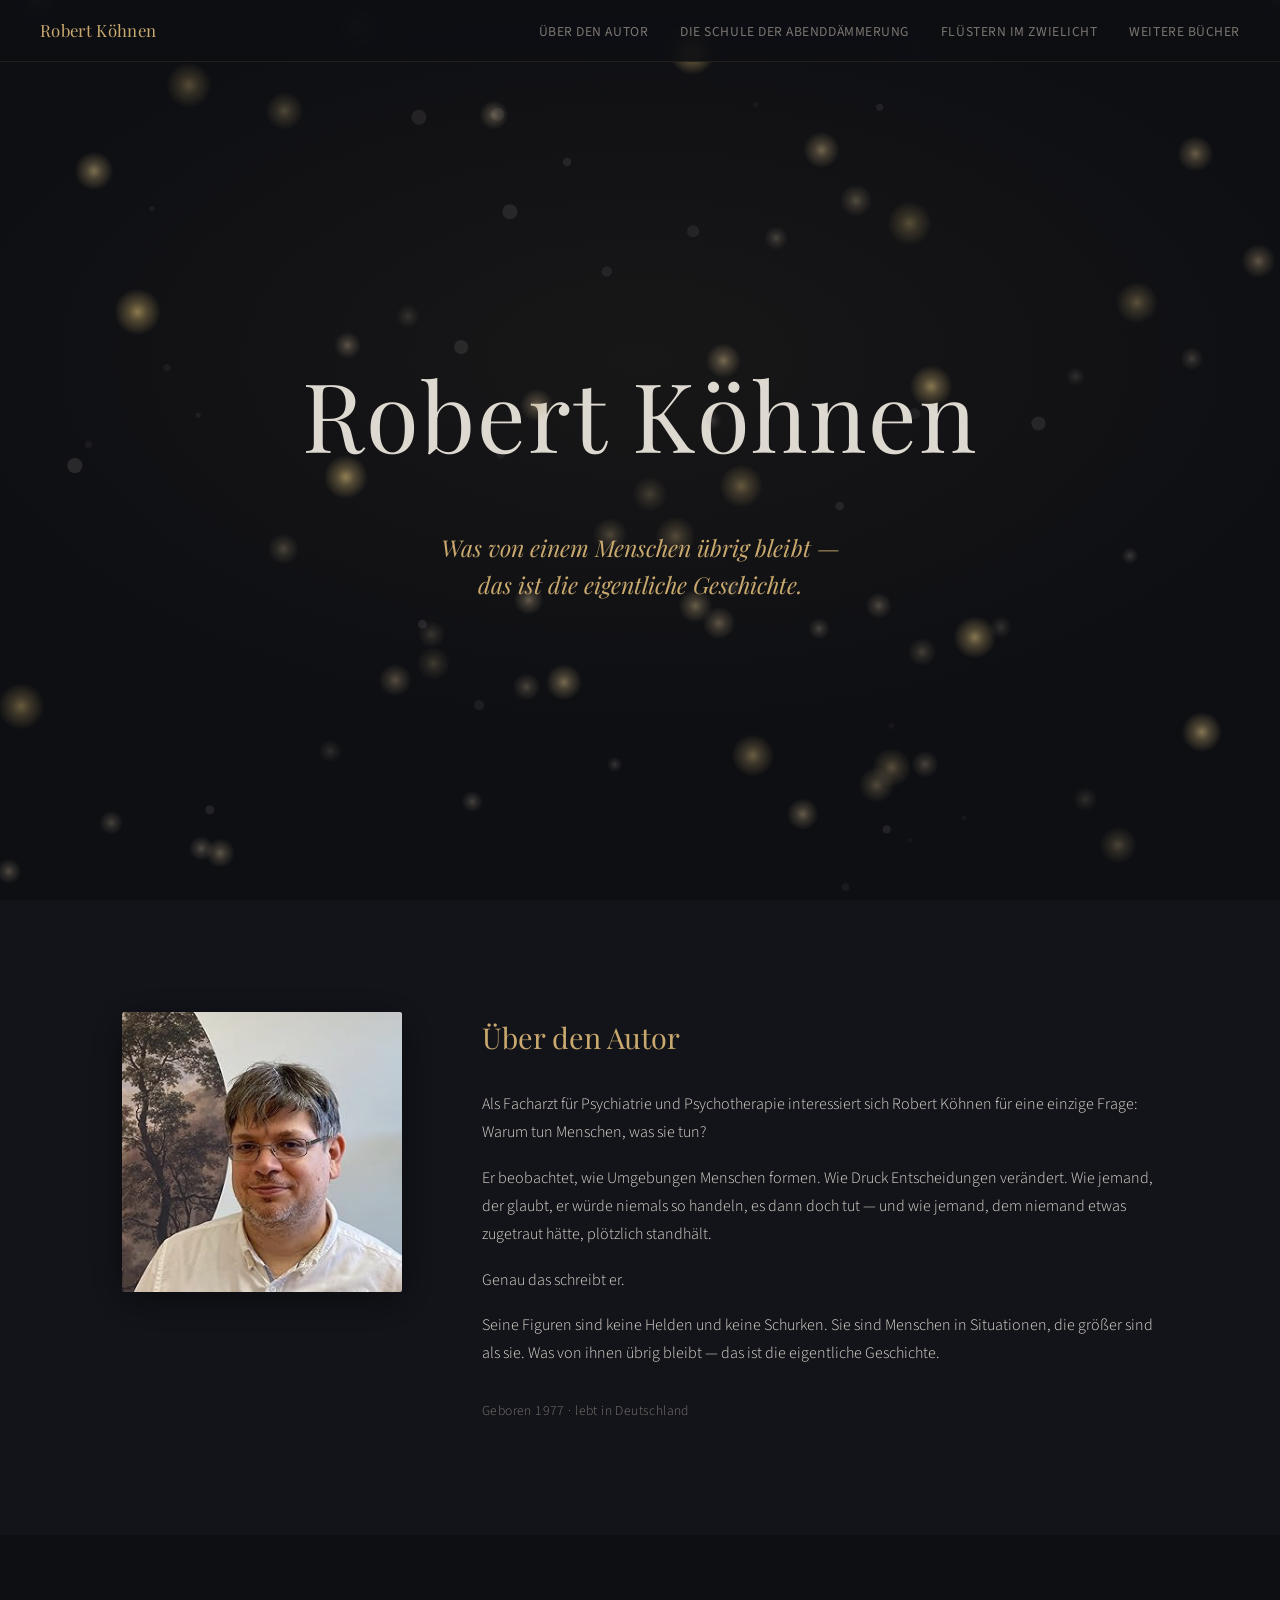
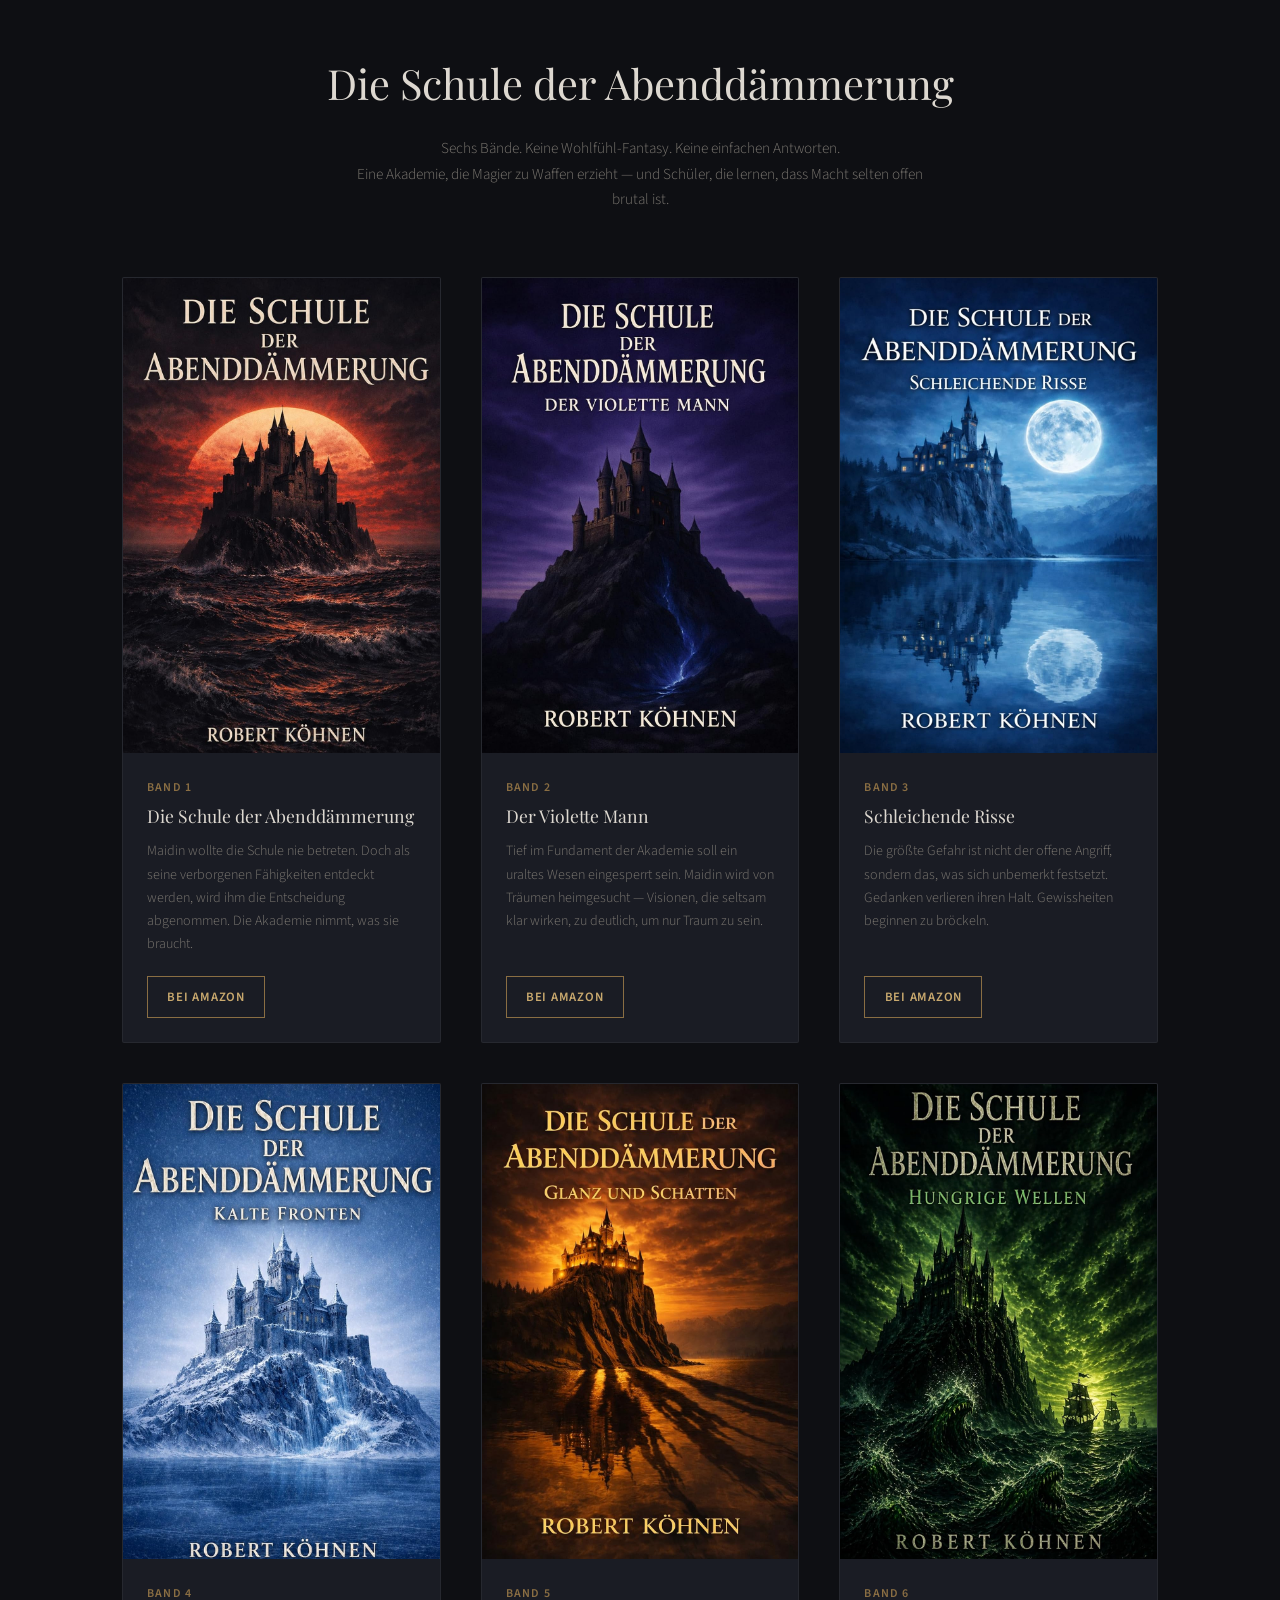
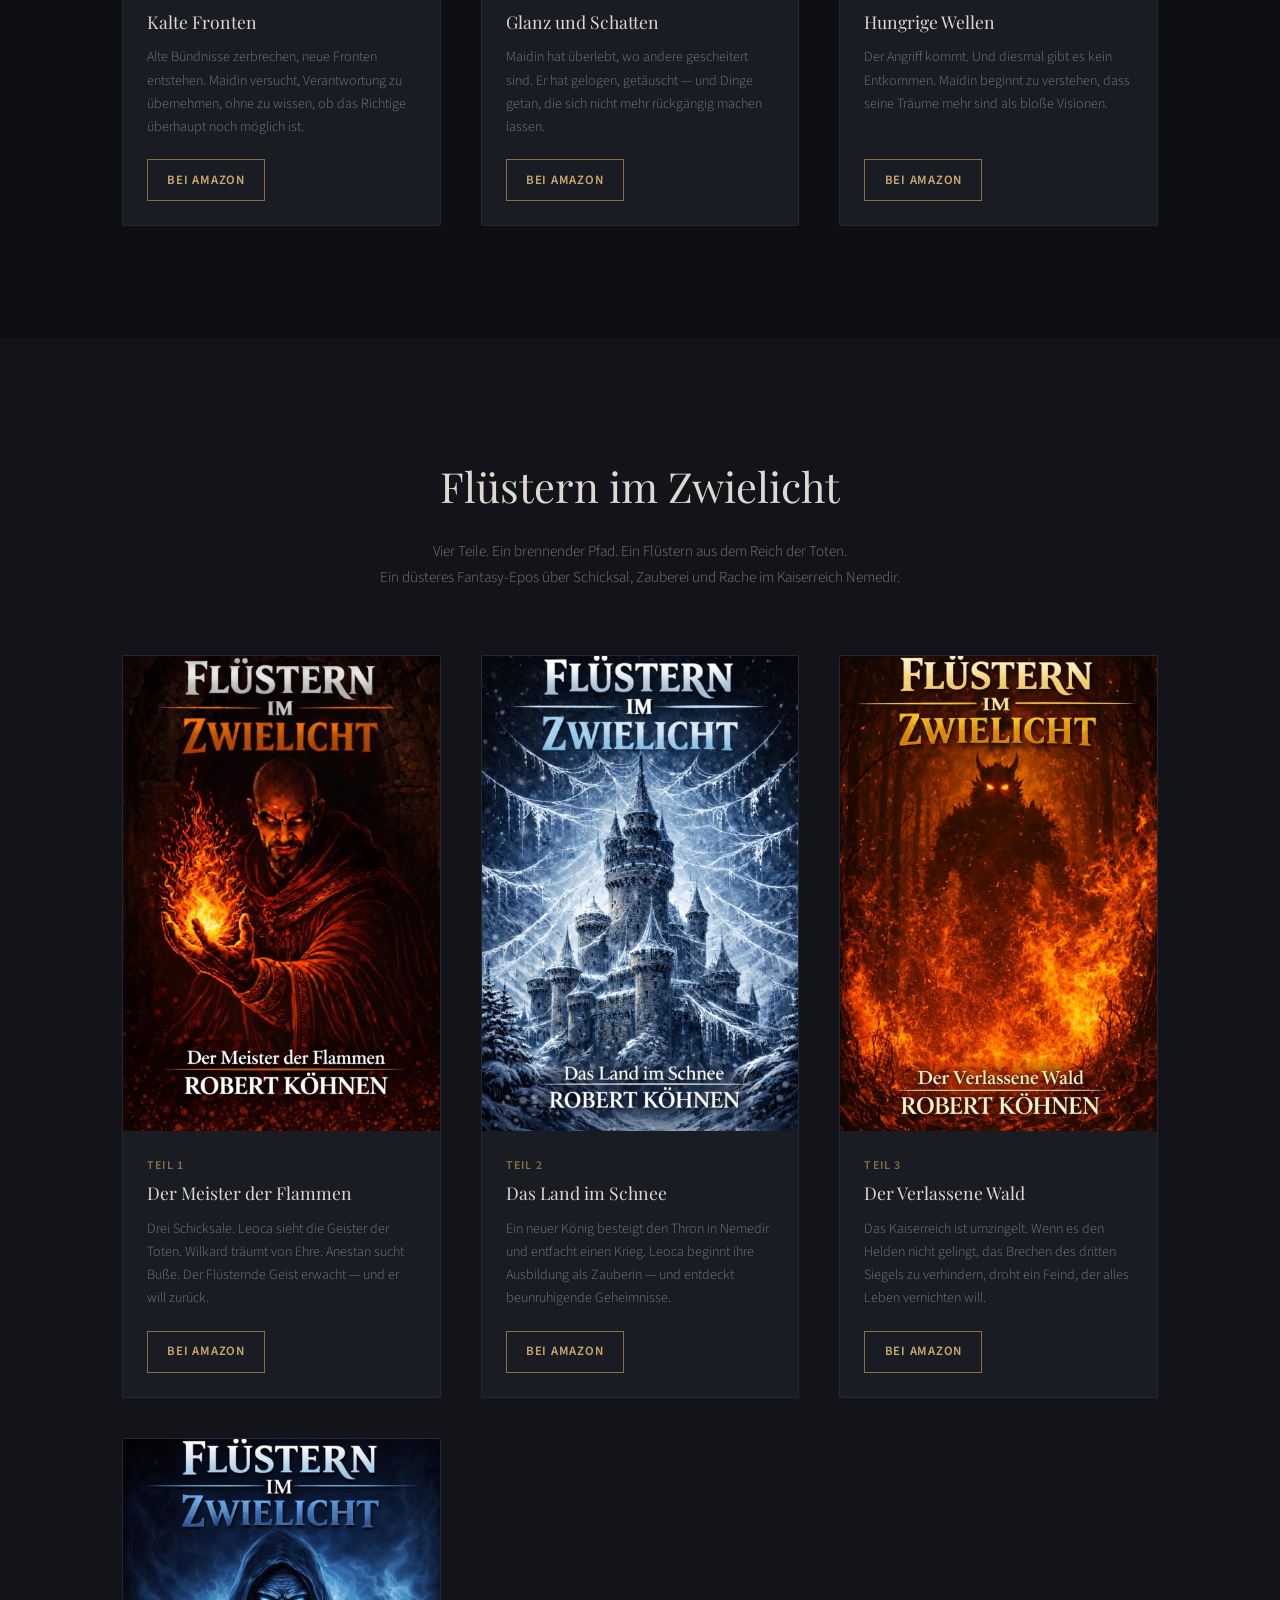
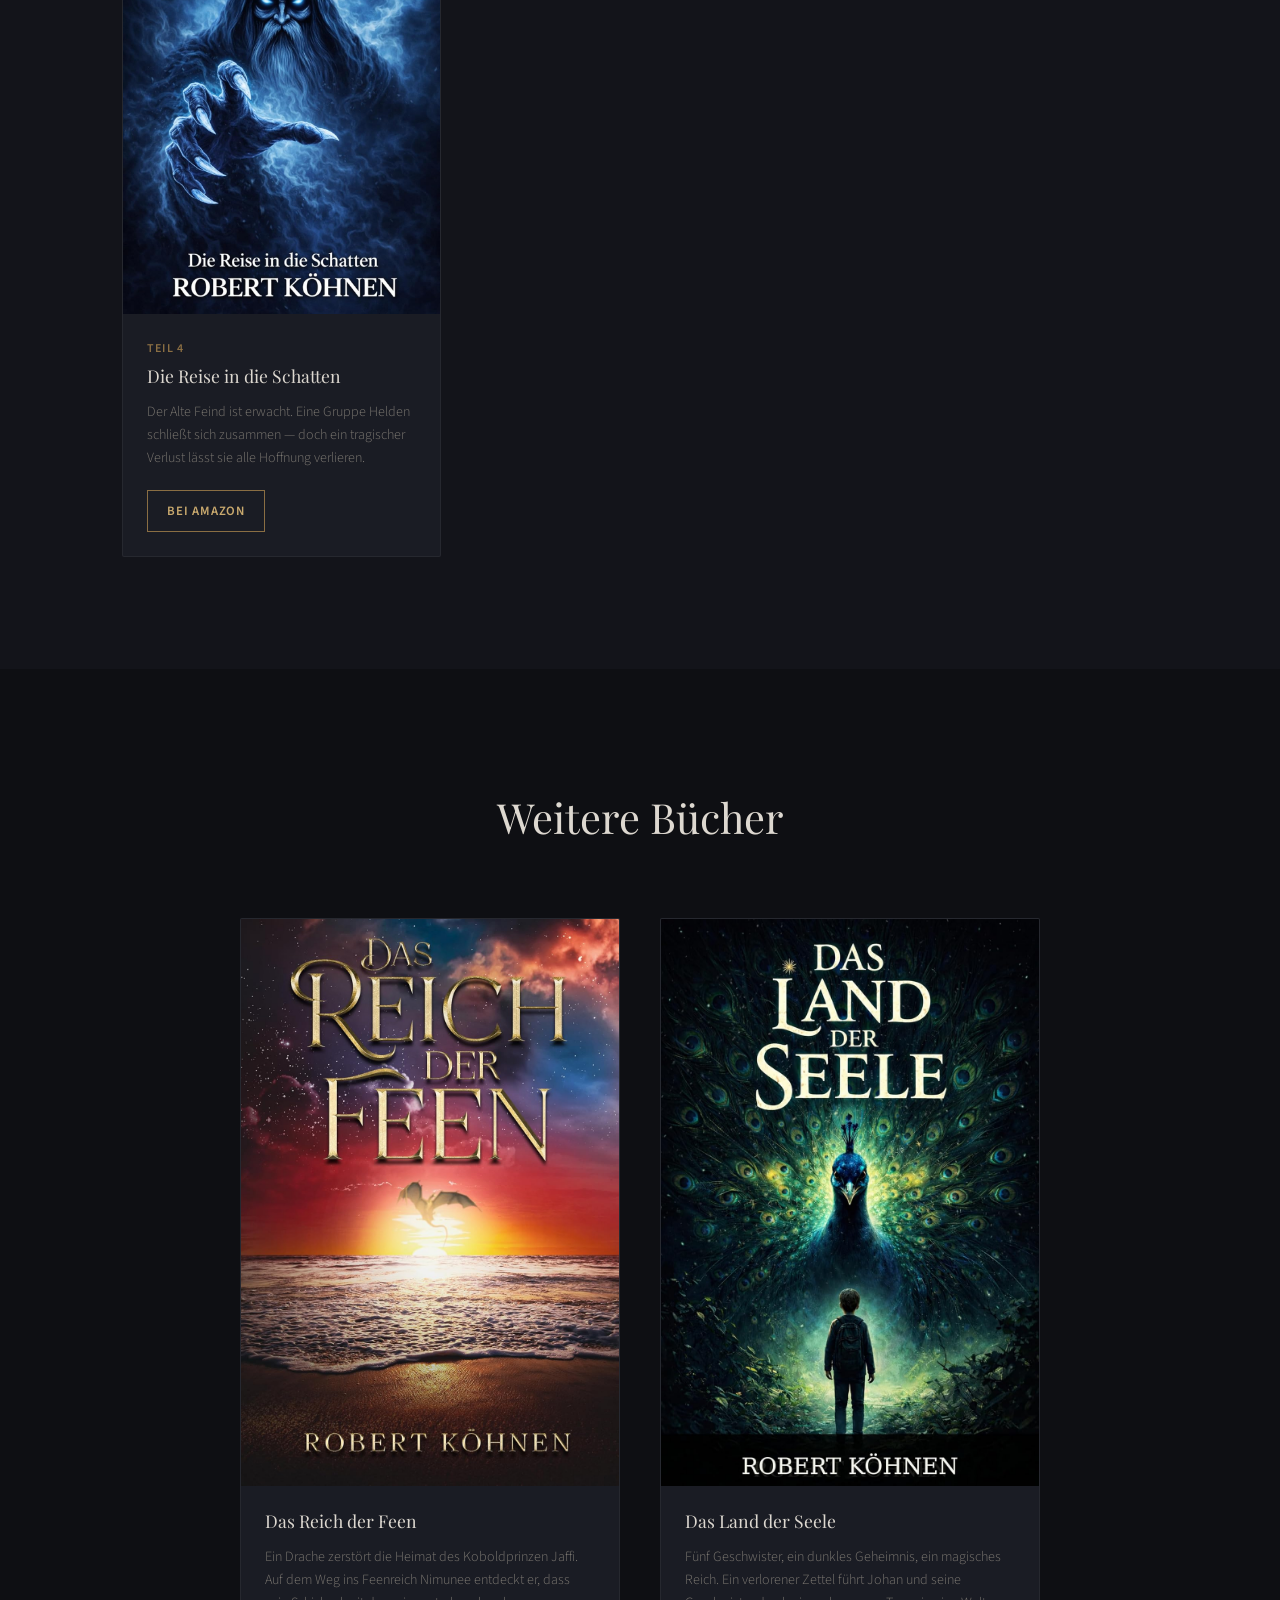
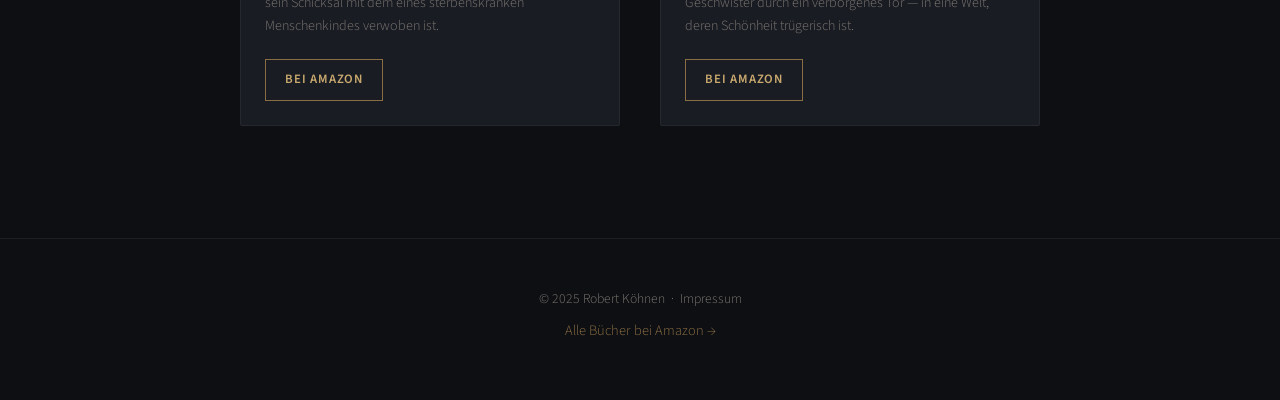
==== index.html @ 4918ae40 "Add website prototype: hero, author bio, books, particle effect - Single-page layout with nav, hero," ====
<!DOCTYPE html>
<html lang="de">
<head>
  <meta charset="UTF-8">
  <meta name="viewport" content="width=device-width, initial-scale=1.0">
  <title>Robert Köhnen – Autor</title>
  <link rel="preconnect" href="https://fonts.googleapis.com">
  <link rel="preconnect" href="https://fonts.gstatic.com" crossorigin>
  <link href="https://fonts.googleapis.com/css2?family=Playfair+Display:ital,wght@0,400;0,700;1,400&family=Source+Sans+3:wght@300;400;600&display=swap" rel="stylesheet">
  <link rel="stylesheet" href="style.css">
</head>

<body>

  <canvas id="particles"></canvas>

  <nav>
    <span class="nav-name">Robert Köhnen</span>
    <ul>
      <li><a href="#autor">Über den Autor</a></li>
      <li><a href="#schule">Die Schule der Abenddämmerung</a></li>
      <li><a href="#fluestern">Flüstern im Zwielicht</a></li>
      <li><a href="#einzelbaende">Weitere Bücher</a></li>
    </ul>
  </nav>

  <!-- HERO -->
  <section class="hero">
    <div class="hero-inner">
      <h1>Robert Köhnen</h1>
      <p class="tagline">Was von einem Menschen übrig bleibt —<br>das ist die eigentliche Geschichte.</p>
    </div>
  </section>

  <!-- AUTOR -->
  <section class="autor" id="autor">
    <div class="container autor-grid">
      <div class="autor-foto">
        <img src="robert_koehnen.jpg" alt="Robert Köhnen">
      </div>
      <div class="autor-text">
        <h2>Über den Autor</h2>
        <p>Als Facharzt für Psychiatrie und Psychotherapie interessiert sich Robert Köhnen für eine einzige Frage: Warum tun Menschen, was sie tun?</p>
        <p>Er beobachtet, wie Umgebungen Menschen formen. Wie Druck Entscheidungen verändert. Wie jemand, der glaubt, er würde niemals so handeln, es dann doch tut — und wie jemand, dem niemand etwas zugetraut hätte, plötzlich standhält.</p>
        <p>Genau das schreibt er.</p>
        <p>Seine Figuren sind keine Helden und keine Schurken. Sie sind Menschen in Situationen, die größer sind als sie. Was von ihnen übrig bleibt — das ist die eigentliche Geschichte.</p>
        <p class="autor-meta">Geboren 1977 · lebt in Deutschland</p>
      </div>
    </div>
  </section>

  <!-- SERIE 1: SCHULE DER ABENDDÄMMERUNG -->
  <section class="serie" id="schule">
    <div class="container">
      <div class="serie-header">
        <h2>Die Schule der Abenddämmerung</h2>
        <p class="serie-beschreibung">Sechs Bände. Keine Wohlfühl-Fantasy. Keine einfachen Antworten.<br>Eine Akademie, die Magier zu Waffen erzieht — und Schüler, die lernen, dass Macht selten offen brutal ist.</p>
      </div>
      <div class="buecher-grid">

        <article class="buch">
          <a href="https://www.amazon.de/dp/B0DGB2V4HJ" target="_blank" rel="noopener" class="buch-cover-link">
            <img src="covers/Die_Schule_der_Abenddaemmerung_1.jpg" alt="Die Schule der Abenddämmerung – Band 1">
          </a>
          <div class="buch-info">
            <span class="buch-band">Band 1</span>
            <h3>Die Schule der Abenddämmerung</h3>
            <p>Maidin wollte die Schule nie betreten. Doch als seine verborgenen Fähigkeiten entdeckt werden, wird ihm die Entscheidung abgenommen. Die Akademie nimmt, was sie braucht.</p>
            <a href="https://www.amazon.de/dp/B0DGB2V4HJ" target="_blank" rel="noopener" class="btn">Bei Amazon</a>
          </div>
        </article>

        <article class="buch">
          <a href="https://www.amazon.de/stores/Robert-K%C3%B6hnen/author/B0DGB2V4HJ" target="_blank" rel="noopener" class="buch-cover-link">
            <img src="covers/Die_Schule_der_Abenddaemmerung_2_Der_violette_Mann.jpg" alt="Der Violette Mann – Band 2">
          </a>
          <div class="buch-info">
            <span class="buch-band">Band 2</span>
            <h3>Der Violette Mann</h3>
            <p>Tief im Fundament der Akademie soll ein uraltes Wesen eingesperrt sein. Maidin wird von Träumen heimgesucht — Visionen, die seltsam klar wirken, zu deutlich, um nur Traum zu sein.</p>
            <a href="https://www.amazon.de/stores/Robert-K%C3%B6hnen/author/B0DGB2V4HJ" target="_blank" rel="noopener" class="btn">Bei Amazon</a>
          </div>
        </article>

        <article class="buch">
          <a href="https://www.amazon.de/stores/Robert-K%C3%B6hnen/author/B0DGB2V4HJ" target="_blank" rel="noopener" class="buch-cover-link">
            <img src="covers/Die_Schule_der_Abenddaemmerung_3_Schleichende_Risse.jpg" alt="Schleichende Risse – Band 3">
          </a>
          <div class="buch-info">
            <span class="buch-band">Band 3</span>
            <h3>Schleichende Risse</h3>
            <p>Die größte Gefahr ist nicht der offene Angriff, sondern das, was sich unbemerkt festsetzt. Gedanken verlieren ihren Halt. Gewissheiten beginnen zu bröckeln.</p>
            <a href="https://www.amazon.de/stores/Robert-K%C3%B6hnen/author/B0DGB2V4HJ" target="_blank" rel="noopener" class="btn">Bei Amazon</a>
          </div>
        </article>

        <article class="buch">
          <a href="https://www.amazon.de/stores/Robert-K%C3%B6hnen/author/B0DGB2V4HJ" target="_blank" rel="noopener" class="buch-cover-link">
            <img src="covers/Die_Schule_der_Abenddaemmerung_4_Kalte_Fronten.jpg" alt="Kalte Fronten – Band 4">
          </a>
          <div class="buch-info">
            <span class="buch-band">Band 4</span>
            <h3>Kalte Fronten</h3>
            <p>Alte Bündnisse zerbrechen, neue Fronten entstehen. Maidin versucht, Verantwortung zu übernehmen, ohne zu wissen, ob das Richtige überhaupt noch möglich ist.</p>
            <a href="https://www.amazon.de/stores/Robert-K%C3%B6hnen/author/B0DGB2V4HJ" target="_blank" rel="noopener" class="btn">Bei Amazon</a>
          </div>
        </article>

        <article class="buch">
          <a href="https://www.amazon.de/stores/Robert-K%C3%B6hnen/author/B0DGB2V4HJ" target="_blank" rel="noopener" class="buch-cover-link">
            <img src="covers/Die_Schule_der_Abenddaemmerung_5_Glanz_und_Schatten.jpg" alt="Glanz und Schatten – Band 5">
          </a>
          <div class="buch-info">
            <span class="buch-band">Band 5</span>
            <h3>Glanz und Schatten</h3>
            <p>Maidin hat überlebt, wo andere gescheitert sind. Er hat gelogen, getäuscht — und Dinge getan, die sich nicht mehr rückgängig machen lassen.</p>
            <a href="https://www.amazon.de/stores/Robert-K%C3%B6hnen/author/B0DGB2V4HJ" target="_blank" rel="noopener" class="btn">Bei Amazon</a>
          </div>
        </article>

        <article class="buch">
          <a href="https://www.amazon.de/stores/Robert-K%C3%B6hnen/author/B0DGB2V4HJ" target="_blank" rel="noopener" class="buch-cover-link">
            <img src="covers/Die_Schule_der_Abenddaemmerung_6_Hungrige_Welten.jpg" alt="Hungrige Wellen – Band 6">
          </a>
          <div class="buch-info">
            <span class="buch-band">Band 6</span>
            <h3>Hungrige Wellen</h3>
            <p>Der Angriff kommt. Und diesmal gibt es kein Entkommen. Maidin beginnt zu verstehen, dass seine Träume mehr sind als bloße Visionen.</p>
            <a href="https://www.amazon.de/stores/Robert-K%C3%B6hnen/author/B0DGB2V4HJ" target="_blank" rel="noopener" class="btn">Bei Amazon</a>
          </div>
        </article>

      </div>
    </div>
  </section>

  <!-- SERIE 2: FLÜSTERN IM ZWIELICHT -->
  <section class="serie serie-alt" id="fluestern">
    <div class="container">
      <div class="serie-header">
        <h2>Flüstern im Zwielicht</h2>
        <p class="serie-beschreibung">Vier Teile. Ein brennender Pfad. Ein Flüstern aus dem Reich der Toten.<br>Ein düsteres Fantasy-Epos über Schicksal, Zauberei und Rache im Kaiserreich Nemedir.</p>
      </div>
      <div class="buecher-grid">

        <article class="buch">
          <a href="https://www.amazon.de/stores/Robert-K%C3%B6hnen/author/B0DGB2V4HJ" target="_blank" rel="noopener" class="buch-cover-link">
            <img src="covers/Fluestern_im_Zwielicht_1_Der Meister_der_Flammen.jpg" alt="Der Meister der Flammen – Teil 1">
          </a>
          <div class="buch-info">
            <span class="buch-band">Teil 1</span>
            <h3>Der Meister der Flammen</h3>
            <p>Drei Schicksale. Leoca sieht die Geister der Toten. Wilkard träumt von Ehre. Anestan sucht Buße. Der Flüsternde Geist erwacht — und er will zurück.</p>
            <a href="https://www.amazon.de/stores/Robert-K%C3%B6hnen/author/B0DGB2V4HJ" target="_blank" rel="noopener" class="btn">Bei Amazon</a>
          </div>
        </article>

        <article class="buch">
          <a href="https://www.amazon.de/dp/B0F2HV4L21" target="_blank" rel="noopener" class="buch-cover-link">
            <img src="covers/Fluestern_im_Zwielicht_2_Das_Land_im_Schnee.jpg" alt="Das Land im Schnee – Teil 2">
          </a>
          <div class="buch-info">
            <span class="buch-band">Teil 2</span>
            <h3>Das Land im Schnee</h3>
            <p>Ein neuer König besteigt den Thron in Nemedir und entfacht einen Krieg. Leoca beginnt ihre Ausbildung als Zauberin — und entdeckt beunruhigende Geheimnisse.</p>
            <a href="https://www.amazon.de/dp/B0F2HV4L21" target="_blank" rel="noopener" class="btn">Bei Amazon</a>
          </div>
        </article>

        <article class="buch">
          <a href="https://www.amazon.de/stores/Robert-K%C3%B6hnen/author/B0DGB2V4HJ" target="_blank" rel="noopener" class="buch-cover-link">
            <img src="covers/Fluestern_im_Zwielicht_3_Der_Verlassene_Wald.jpg" alt="Der Verlassene Wald – Teil 3">
          </a>
          <div class="buch-info">
            <span class="buch-band">Teil 3</span>
            <h3>Der Verlassene Wald</h3>
            <p>Das Kaiserreich ist umzingelt. Wenn es den Helden nicht gelingt, das Brechen des dritten Siegels zu verhindern, droht ein Feind, der alles Leben vernichten will.</p>
            <a href="https://www.amazon.de/stores/Robert-K%C3%B6hnen/author/B0DGB2V4HJ" target="_blank" rel="noopener" class="btn">Bei Amazon</a>
          </div>
        </article>

        <article class="buch">
          <a href="https://www.amazon.de/stores/Robert-K%C3%B6hnen/author/B0DGB2V4HJ" target="_blank" rel="noopener" class="buch-cover-link">
            <img src="covers/Fluestern_im_Zwielicht_4_Die_Reise_in_die_Schatten.jpg" alt="Die Reise in die Schatten – Teil 4">
          </a>
          <div class="buch-info">
            <span class="buch-band">Teil 4</span>
            <h3>Die Reise in die Schatten</h3>
            <p>Der Alte Feind ist erwacht. Eine Gruppe Helden schließt sich zusammen — doch ein tragischer Verlust lässt sie alle Hoffnung verlieren.</p>
            <a href="https://www.amazon.de/stores/Robert-K%C3%B6hnen/author/B0DGB2V4HJ" target="_blank" rel="noopener" class="btn">Bei Amazon</a>
          </div>
        </article>

      </div>
    </div>
  </section>

  <!-- EINZELBÄNDE -->
  <section class="serie" id="einzelbaende">
    <div class="container">
      <div class="serie-header">
        <h2>Weitere Bücher</h2>
      </div>
      <div class="buecher-grid buecher-grid--zwei">

        <article class="buch">
          <a href="https://www.amazon.de/dp/B0DDQDQMM8" target="_blank" rel="noopener" class="buch-cover-link">
            <img src="covers/Das_Reich_der_Feen.jpg" alt="Das Reich der Feen">
          </a>
          <div class="buch-info">
            <h3>Das Reich der Feen</h3>
            <p>Ein Drache zerstört die Heimat des Koboldprinzen Jaffi. Auf dem Weg ins Feenreich Nimunee entdeckt er, dass sein Schicksal mit dem eines sterbenskranken Menschenkindes verwoben ist.</p>
            <a href="https://www.amazon.de/dp/B0DDQDQMM8" target="_blank" rel="noopener" class="btn">Bei Amazon</a>
          </div>
        </article>

        <article class="buch">
          <a href="https://www.amazon.de/stores/Robert-K%C3%B6hnen/author/B0DGB2V4HJ" target="_blank" rel="noopener" class="buch-cover-link">
            <img src="covers/Das_Land_der_Seele.jpg" alt="Das Land der Seele">
          </a>
          <div class="buch-info">
            <h3>Das Land der Seele</h3>
            <p>Fünf Geschwister, ein dunkles Geheimnis, ein magisches Reich. Ein verlorener Zettel führt Johan und seine Geschwister durch ein verborgenes Tor — in eine Welt, deren Schönheit trügerisch ist.</p>
            <a href="https://www.amazon.de/stores/Robert-K%C3%B6hnen/author/B0DGB2V4HJ" target="_blank" rel="noopener" class="btn">Bei Amazon</a>
          </div>
        </article>

      </div>
    </div>
  </section>

  <!-- FOOTER -->
  <footer>
    <div class="container">
      <p>© 2025 Robert Köhnen &nbsp;·&nbsp; <a href="impressum.html">Impressum</a></p>
      <p class="footer-amazon"><a href="https://www.amazon.de/stores/Robert-K%C3%B6hnen/author/B0DGB2V4HJ" target="_blank" rel="noopener">Alle Bücher bei Amazon →</a></p>
    </div>
  </footer>

  <script>
    const canvas = document.getElementById('particles');
    const ctx = canvas.getContext('2d');
    let particles = [];

    function resize() {
      canvas.width  = window.innerWidth;
      canvas.height = window.innerHeight;
    }

    function randomBetween(a, b) {
      return a + Math.random() * (b - a);
    }

    function createParticle() {
      // depth 0 = weit weg (klein, dunkel, langsam), depth 1 = nah (groß, hell, schnell)
      const depth = randomBetween(0, 1);
      return {
        x:       randomBetween(0, canvas.width),
        y:       randomBetween(0, canvas.height),
        depth,
        size:    2 + depth * 22,          // 2px (fern) bis 24px (nah)
        speedY:  0.05 + depth * 0.5,
        speedX:  randomBetween(-0.05, 0.05) * (0.3 + depth),
        opacity: 0.08 + depth * 0.65,
        flicker: randomBetween(0, Math.PI * 2),
      };
    }

    function init() {
      resize();
      particles = Array.from({ length: 90 }, createParticle);
      // Nach Tiefe sortieren: ferne zuerst zeichnen, nahe obendrauf
      particles.sort((a, b) => a.depth - b.depth);
    }

    function draw() {
      ctx.clearRect(0, 0, canvas.width, canvas.height);

      particles.forEach(p => {
        p.flicker += 0.008 + p.depth * 0.01;
        const alpha = p.opacity * (0.75 + 0.25 * Math.sin(p.flicker));

        // Farbabstufung: fern = kühles Blaugrau, nah = warmes Gold
        const r = Math.round(160 + p.depth * 55);   // 160 → 215
        const g = Math.round(155 + p.depth * 30);   // 155 → 185
        const b = Math.round(180 - p.depth * 70);   // 180 → 110

        // Nahe Partikel: Glüheffekt via radialen Gradienten
        if (p.size > 8) {
          const grad = ctx.createRadialGradient(p.x, p.y, 0, p.x, p.y, p.size);
          grad.addColorStop(0,   `rgba(${r}, ${g}, ${b}, ${alpha})`);
          grad.addColorStop(0.4, `rgba(${r}, ${g}, ${b}, ${alpha * 0.5})`);
          grad.addColorStop(1,   `rgba(${r}, ${g}, ${b}, 0)`);
          ctx.beginPath();
          ctx.arc(p.x, p.y, p.size, 0, Math.PI * 2);
          ctx.fillStyle = grad;
          ctx.fill();
        } else {
          ctx.beginPath();
          ctx.arc(p.x, p.y, p.size, 0, Math.PI * 2);
          ctx.fillStyle = `rgba(${r}, ${g}, ${b}, ${alpha})`;
          ctx.fill();
        }

        p.y -= p.speedY;
        p.x += p.speedX;

        if (p.y < -p.size * 2) {
          p.y = canvas.height + p.size;
          p.x = randomBetween(0, canvas.width);
        }
      });

      requestAnimationFrame(draw);
    }

    window.addEventListener('resize', () => { resize(); });
    init();
    draw();
  </script>
</body>
</html>
---- style.css ----
/* ── Particles ── */
#particles {
  position: fixed;
  top: 0; left: 0;
  width: 100%; height: 100%;
  pointer-events: none;
  z-index: 10;
}

/* ── Reset & Base ── */
*, *::before, *::after { box-sizing: border-box; margin: 0; padding: 0; }

:root {
  --bg:         #0e0f13;
  --bg-alt:     #13141a;
  --surface:    #1a1c24;
  --gold:       #c9a96e;
  --gold-dim:   #8a6e43;
  --text:       #ddd8d0;
  --text-muted: #7a7670;
  --serif:      'Playfair Display', Georgia, serif;
  --sans:       'Source Sans 3', system-ui, sans-serif;
}

html { scroll-behavior: smooth; }

body {
  background: var(--bg);
  color: var(--text);
  font-family: var(--sans);
  font-weight: 300;
  font-size: 1rem;
  line-height: 1.75;
}

a { color: var(--gold); text-decoration: none; }
a:hover { color: var(--text); }

img { display: block; max-width: 100%; }

.container {
  max-width: 1100px;
  margin: 0 auto;
  padding: 0 2rem;
}

/* ── Nav ── */
nav {
  position: fixed;
  top: 0; left: 0; right: 0;
  z-index: 100;
  display: flex;
  align-items: center;
  justify-content: space-between;
  padding: 1rem 2.5rem;
  background: rgba(14, 15, 19, 0.9);
  backdrop-filter: blur(8px);
  border-bottom: 1px solid rgba(201, 169, 110, 0.1);
}

.nav-name {
  font-family: var(--serif);
  font-size: 1.05rem;
  color: var(--gold);
  letter-spacing: 0.02em;
}

nav ul {
  list-style: none;
  display: flex;
  gap: 2rem;
}

nav ul a {
  font-size: 0.85rem;
  font-weight: 400;
  letter-spacing: 0.04em;
  color: var(--text-muted);
  text-transform: uppercase;
  transition: color 0.2s;
}

nav ul a:hover { color: var(--gold); }

/* ── Hero ── */
.hero {
  min-height: 100vh;
  display: flex;
  align-items: center;
  justify-content: center;
  text-align: center;
  padding: 6rem 2rem 4rem;
  background:
    radial-gradient(ellipse 80% 60% at 50% 40%, rgba(201,169,110,0.05) 0%, transparent 70%),
    var(--bg);
  position: relative;
}

.hero::after {
  content: '';
  position: absolute;
  bottom: 0; left: 0; right: 0;
  height: 120px;
  background: linear-gradient(to bottom, transparent, var(--bg));
}

.hero-inner { max-width: 700px; }

.hero h1 {
  font-family: var(--serif);
  font-size: clamp(3rem, 8vw, 6rem);
  font-weight: 400;
  letter-spacing: 0.02em;
  color: var(--text);
  margin-bottom: 2rem;
}

.tagline {
  font-family: var(--serif);
  font-style: italic;
  font-size: clamp(1.1rem, 2.5vw, 1.45rem);
  color: var(--gold);
  line-height: 1.6;
}

/* ── Autor ── */
.autor {
  padding: 7rem 0;
  background: var(--bg-alt);
}

.autor-grid {
  display: grid;
  grid-template-columns: 280px 1fr;
  gap: 5rem;
  align-items: start;
}

.autor-foto img {
  width: 100%;
  border-radius: 2px;
  filter: grayscale(20%);
  box-shadow: 0 8px 40px rgba(0,0,0,0.5);
}

.autor-text h2 {
  font-family: var(--serif);
  font-size: 1.8rem;
  font-weight: 400;
  color: var(--gold);
  margin-bottom: 1.75rem;
}

.autor-text p { margin-bottom: 1.1rem; }
.autor-text p:last-of-type { margin-bottom: 0; }

.autor-meta {
  margin-top: 2rem !important;
  font-size: 0.85rem;
  color: var(--text-muted);
  letter-spacing: 0.03em;
}

/* ── Serien ── */
.serie {
  padding: 7rem 0;
  background: var(--bg);
}

.serie-alt {
  background: var(--bg-alt);
}

.serie-header {
  text-align: center;
  margin-bottom: 4rem;
}

.serie-header h2 {
  font-family: var(--serif);
  font-size: clamp(1.8rem, 4vw, 2.6rem);
  font-weight: 400;
  color: var(--text);
  margin-bottom: 1rem;
}

.serie-beschreibung {
  color: var(--text-muted);
  font-size: 0.95rem;
  max-width: 600px;
  margin: 0 auto;
  line-height: 1.7;
}

/* ── Bücher-Grid ── */
.buecher-grid {
  display: grid;
  grid-template-columns: repeat(auto-fill, minmax(280px, 1fr));
  gap: 2.5rem;
}

.buecher-grid--zwei {
  grid-template-columns: repeat(auto-fill, minmax(340px, 1fr));
  max-width: 800px;
  margin: 0 auto;
}

.buch {
  display: flex;
  flex-direction: column;
  background: var(--surface);
  border: 1px solid rgba(255,255,255,0.05);
  border-radius: 2px;
  overflow: hidden;
  transition: transform 0.3s, box-shadow 0.3s;
}

.buch:hover {
  transform: translateY(-4px);
  box-shadow: 0 12px 40px rgba(0,0,0,0.4);
}

.buch-cover-link {
  display: block;
  overflow: hidden;
  aspect-ratio: 2/3;
  background: #0a0b0e;
}

.buch-cover-link img {
  width: 100%;
  height: 100%;
  object-fit: cover;
  transition: transform 0.4s;
}

.buch:hover .buch-cover-link img {
  transform: scale(1.03);
}

.buch-info {
  padding: 1.5rem;
  display: flex;
  flex-direction: column;
  flex: 1;
}

.buch-band {
  font-size: 0.75rem;
  font-weight: 600;
  letter-spacing: 0.1em;
  text-transform: uppercase;
  color: var(--gold-dim);
  margin-bottom: 0.4rem;
}

.buch-info h3 {
  font-family: var(--serif);
  font-size: 1.1rem;
  font-weight: 400;
  color: var(--text);
  margin-bottom: 0.8rem;
  line-height: 1.3;
}

.buch-info p {
  font-size: 0.88rem;
  color: var(--text-muted);
  line-height: 1.65;
  flex: 1;
  margin-bottom: 1.25rem;
}

.btn {
  display: inline-block;
  padding: 0.55rem 1.2rem;
  border: 1px solid var(--gold-dim);
  color: var(--gold);
  font-family: var(--sans);
  font-size: 0.8rem;
  font-weight: 600;
  letter-spacing: 0.06em;
  text-transform: uppercase;
  transition: background 0.2s, color 0.2s;
  align-self: flex-start;
}

.btn:hover {
  background: var(--gold);
  color: var(--bg);
}

/* ── Footer ── */
footer {
  padding: 3rem 0;
  border-top: 1px solid rgba(255,255,255,0.06);
  background: var(--bg);
  text-align: center;
}

footer p {
  font-size: 0.85rem;
  color: var(--text-muted);
  margin-bottom: 0.5rem;
}

footer a { color: var(--text-muted); }
footer a:hover { color: var(--gold); }

.footer-amazon a {
  color: var(--gold-dim);
  font-size: 0.9rem;
}

.footer-amazon a:hover { color: var(--gold); }

/* ── Responsive ── */
@media (max-width: 768px) {
  nav ul { display: none; }

  .autor-grid {
    grid-template-columns: 1fr;
    gap: 2.5rem;
  }

  .autor-foto img {
    max-width: 220px;
    margin: 0 auto;
  }

  .buecher-grid {
    grid-template-columns: repeat(auto-fill, minmax(240px, 1fr));
    gap: 1.5rem;
  }

  .buecher-grid--zwei {
    grid-template-columns: 1fr;
  }
}
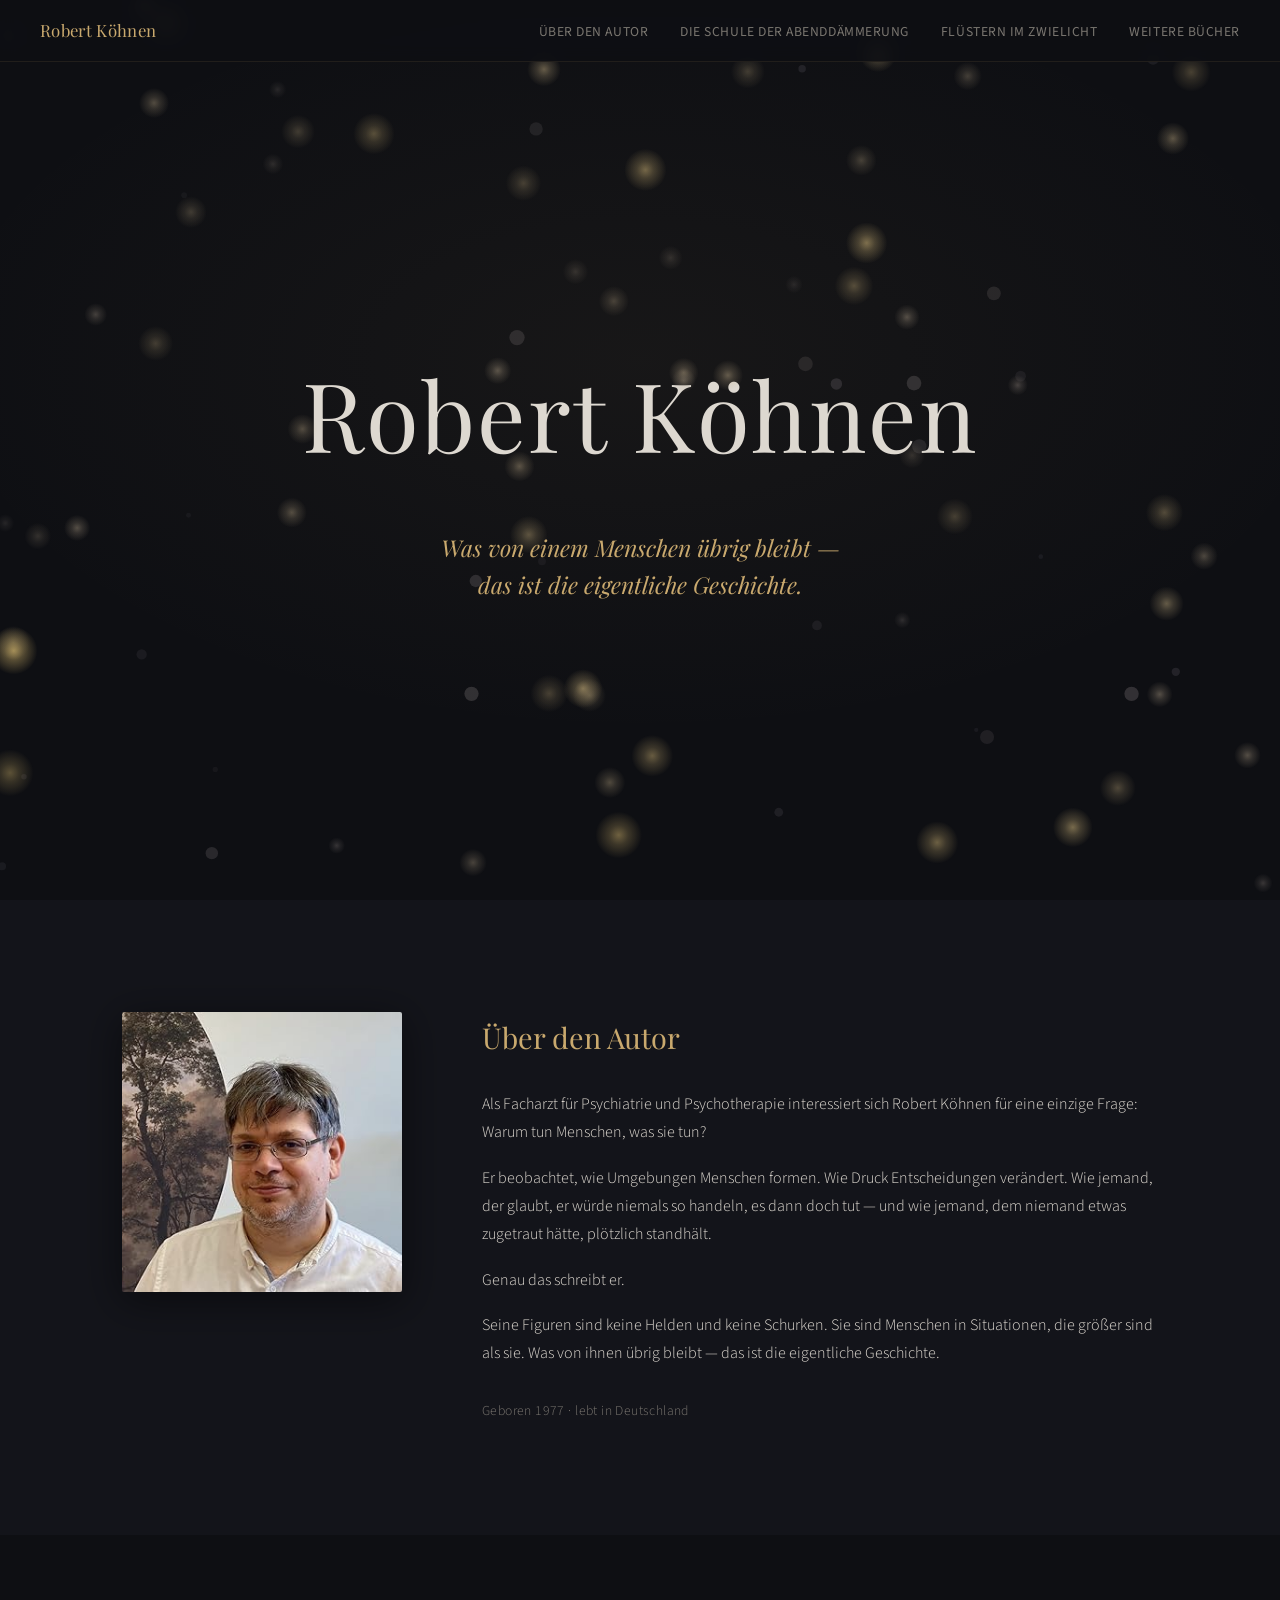
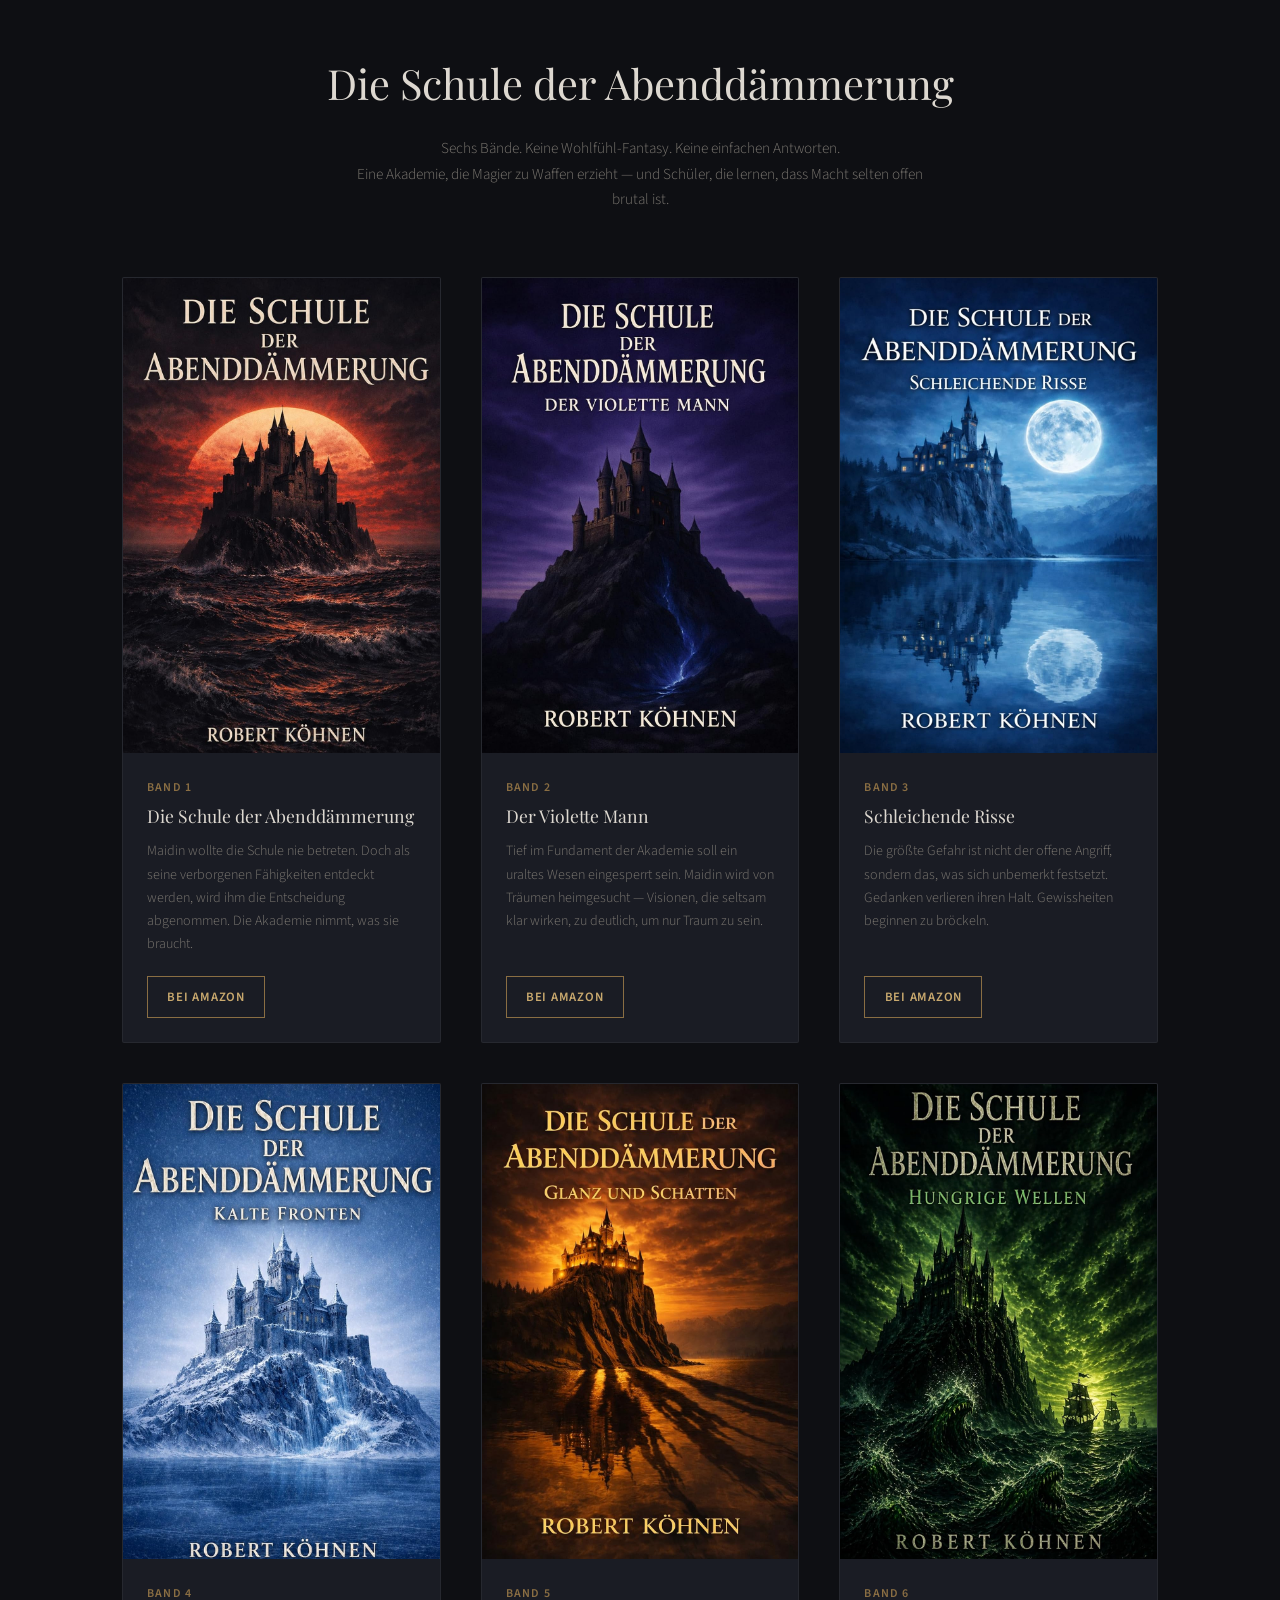
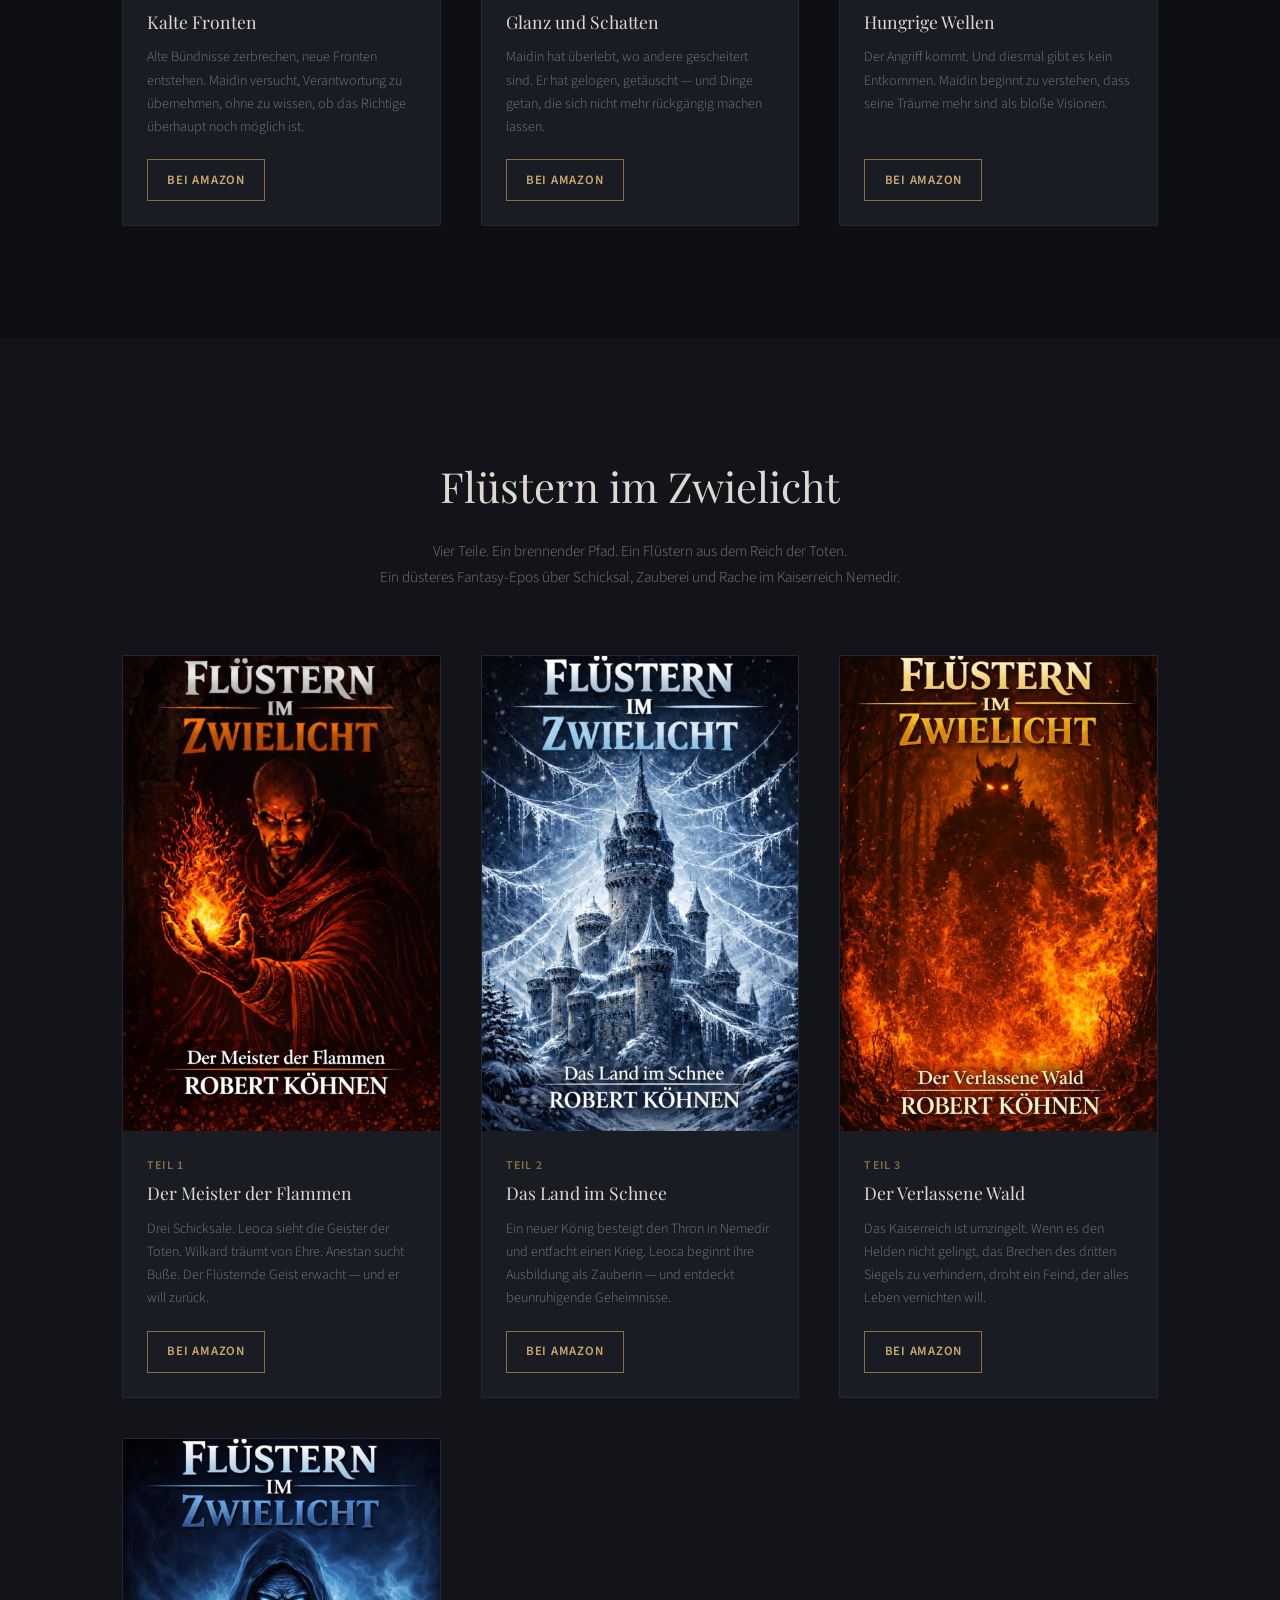
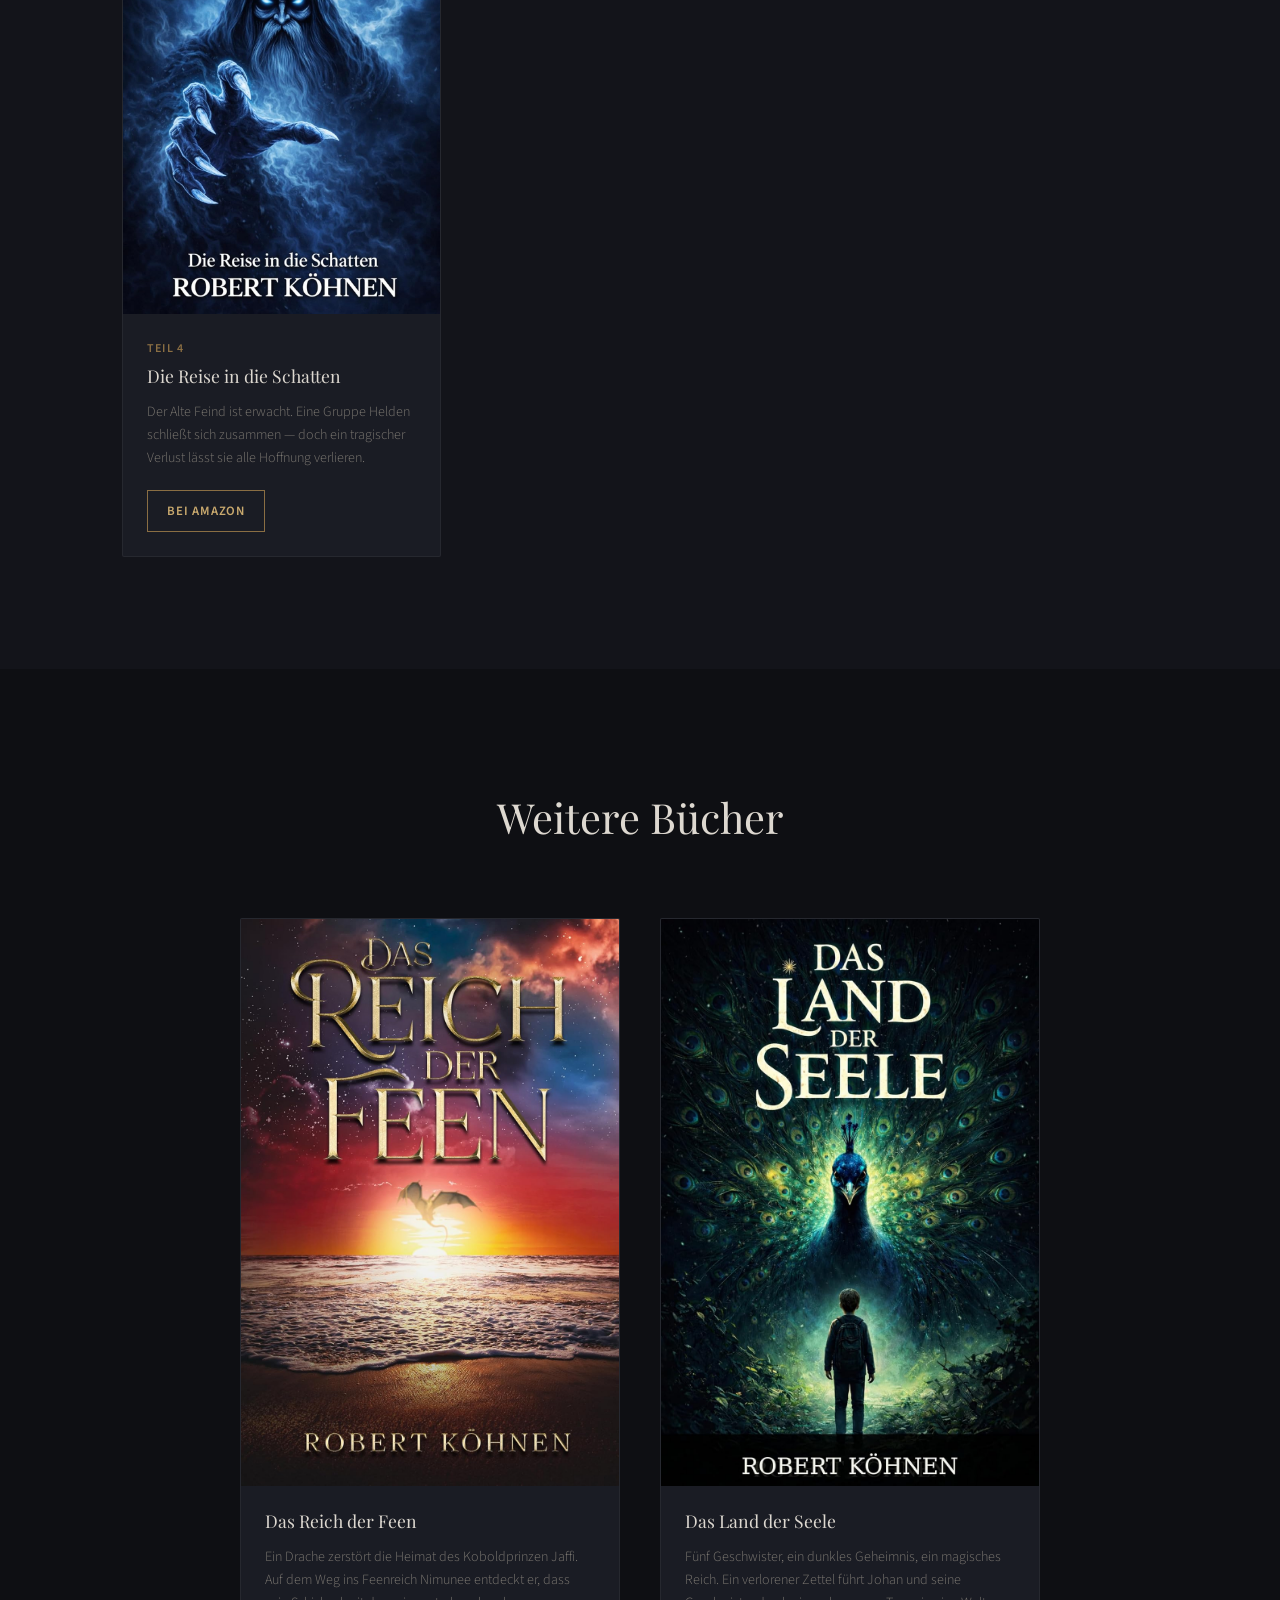
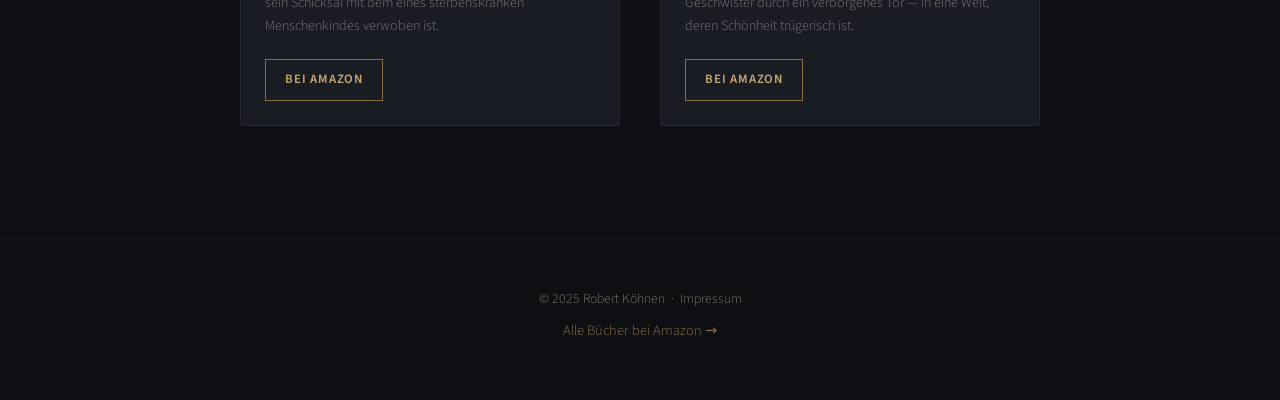
==== commit 9257ad70: "Fonts lokal eingebunden (DSGVO-konform, kein Google CDN)" ====
--- a/index.html
+++ b/index.html
@@ -4,9 +4,7 @@
   <meta charset="UTF-8">
   <meta name="viewport" content="width=device-width, initial-scale=1.0">
   <title>Robert Köhnen – Autor</title>
-  <link rel="preconnect" href="https://fonts.googleapis.com">
-  <link rel="preconnect" href="https://fonts.gstatic.com" crossorigin>
-  <link href="https://fonts.googleapis.com/css2?family=Playfair+Display:ital,wght@0,400;0,700;1,400&family=Source+Sans+3:wght@300;400;600&display=swap" rel="stylesheet">
+  <link rel="stylesheet" href="fonts.css">
   <link rel="stylesheet" href="style.css">
 </head>
 
--- a/fonts.css
+++ b/fonts.css
@@ -0,0 +1,26 @@
+@font-face {
+  font-family: 'Playfair Display';
+  font-style: normal;
+  font-weight: 400 700;
+  font-display: swap;
+  src: url('fonts/playfair.woff2') format('woff2');
+  unicode-range: U+0000-00FF, U+0131, U+0152-0153, U+02BB-02BC, U+02C6, U+02DA, U+02DC, U+0304, U+0308, U+0329, U+2000-206F, U+20AC, U+2122, U+2191, U+2193, U+2212, U+2215, U+FEFF, U+FFFD;
+}
+
+@font-face {
+  font-family: 'Playfair Display';
+  font-style: italic;
+  font-weight: 400;
+  font-display: swap;
+  src: url('fonts/playfair-italic.woff2') format('woff2');
+  unicode-range: U+0000-00FF, U+0131, U+0152-0153, U+02BB-02BC, U+02C6, U+02DA, U+02DC, U+0304, U+0308, U+0329, U+2000-206F, U+20AC, U+2122, U+2191, U+2193, U+2212, U+2215, U+FEFF, U+FFFD;
+}
+
+@font-face {
+  font-family: 'Source Sans 3';
+  font-style: normal;
+  font-weight: 300 600;
+  font-display: swap;
+  src: url('fonts/source-sans-3.woff2') format('woff2');
+  unicode-range: U+0000-00FF, U+0131, U+0152-0153, U+02BB-02BC, U+02C6, U+02DA, U+02DC, U+0304, U+0308, U+0329, U+2000-206F, U+20AC, U+2122, U+2191, U+2193, U+2212, U+2215, U+FEFF, U+FFFD;
+}
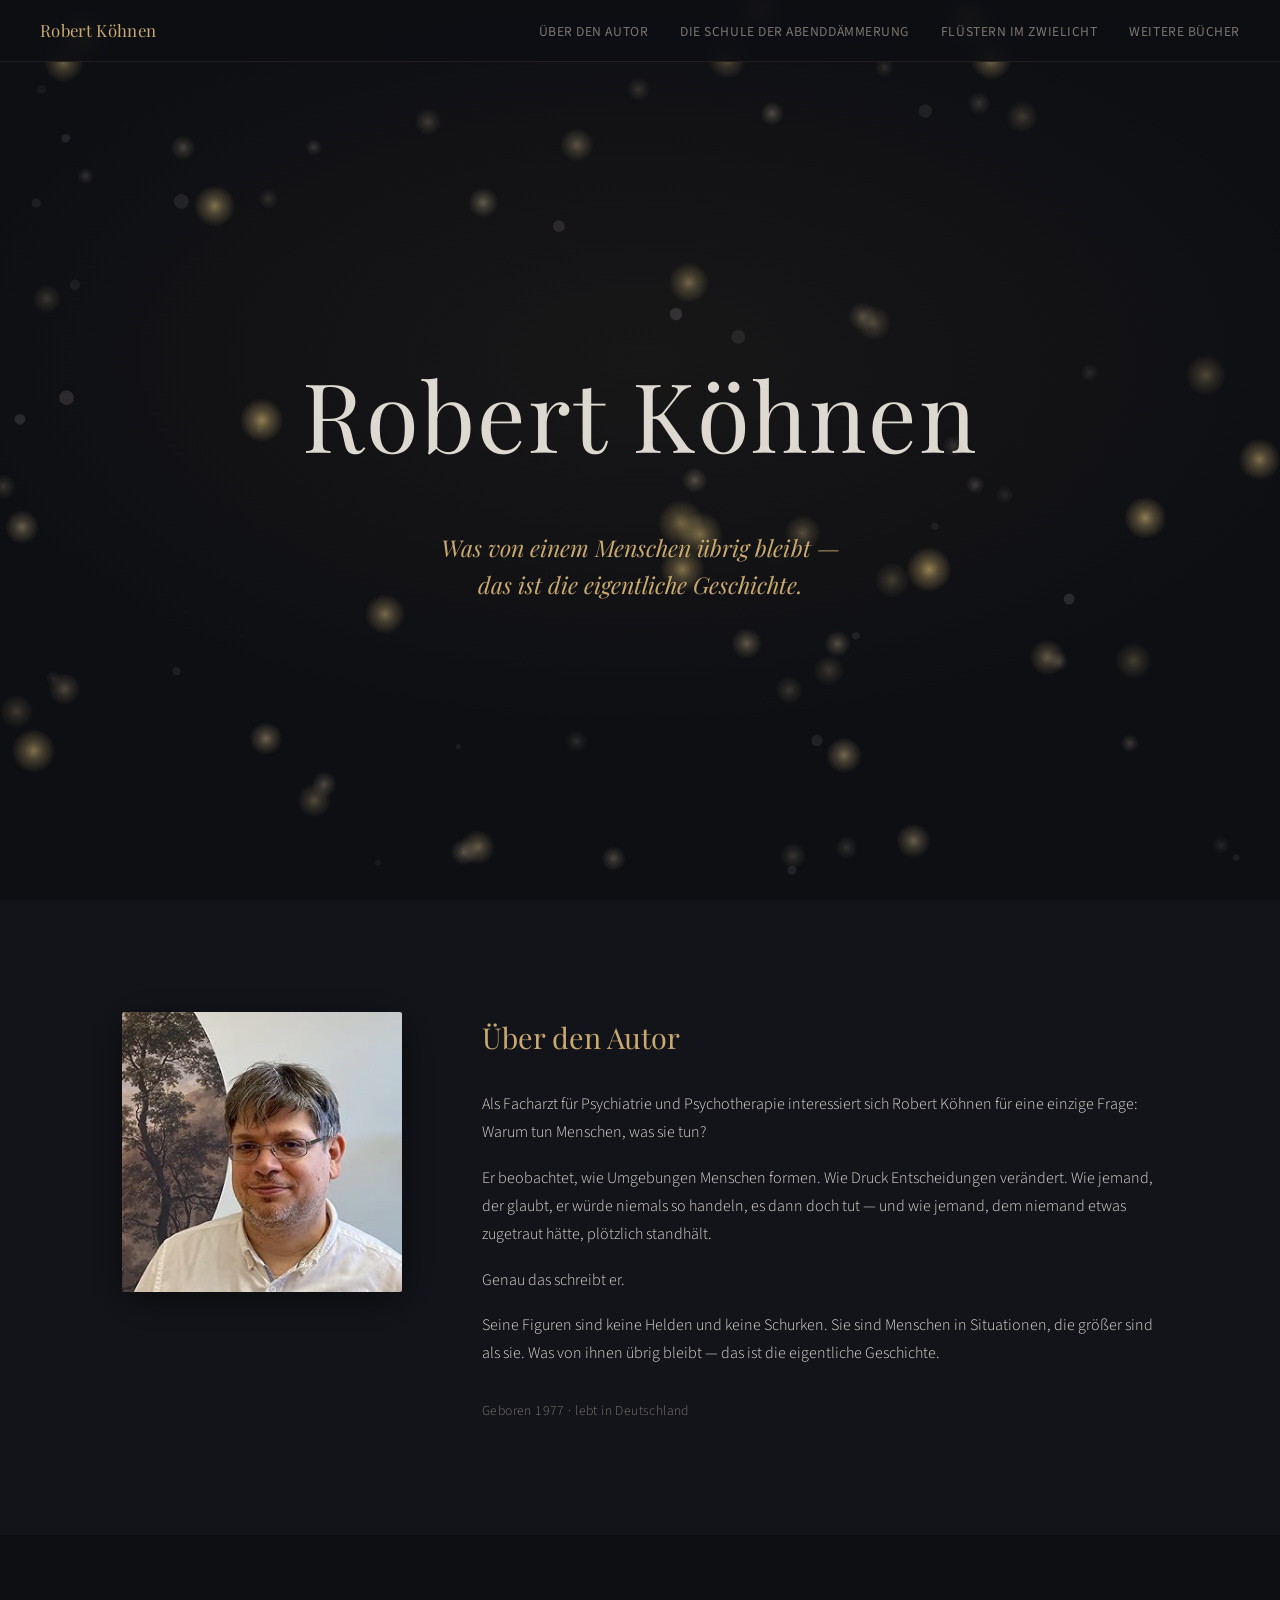
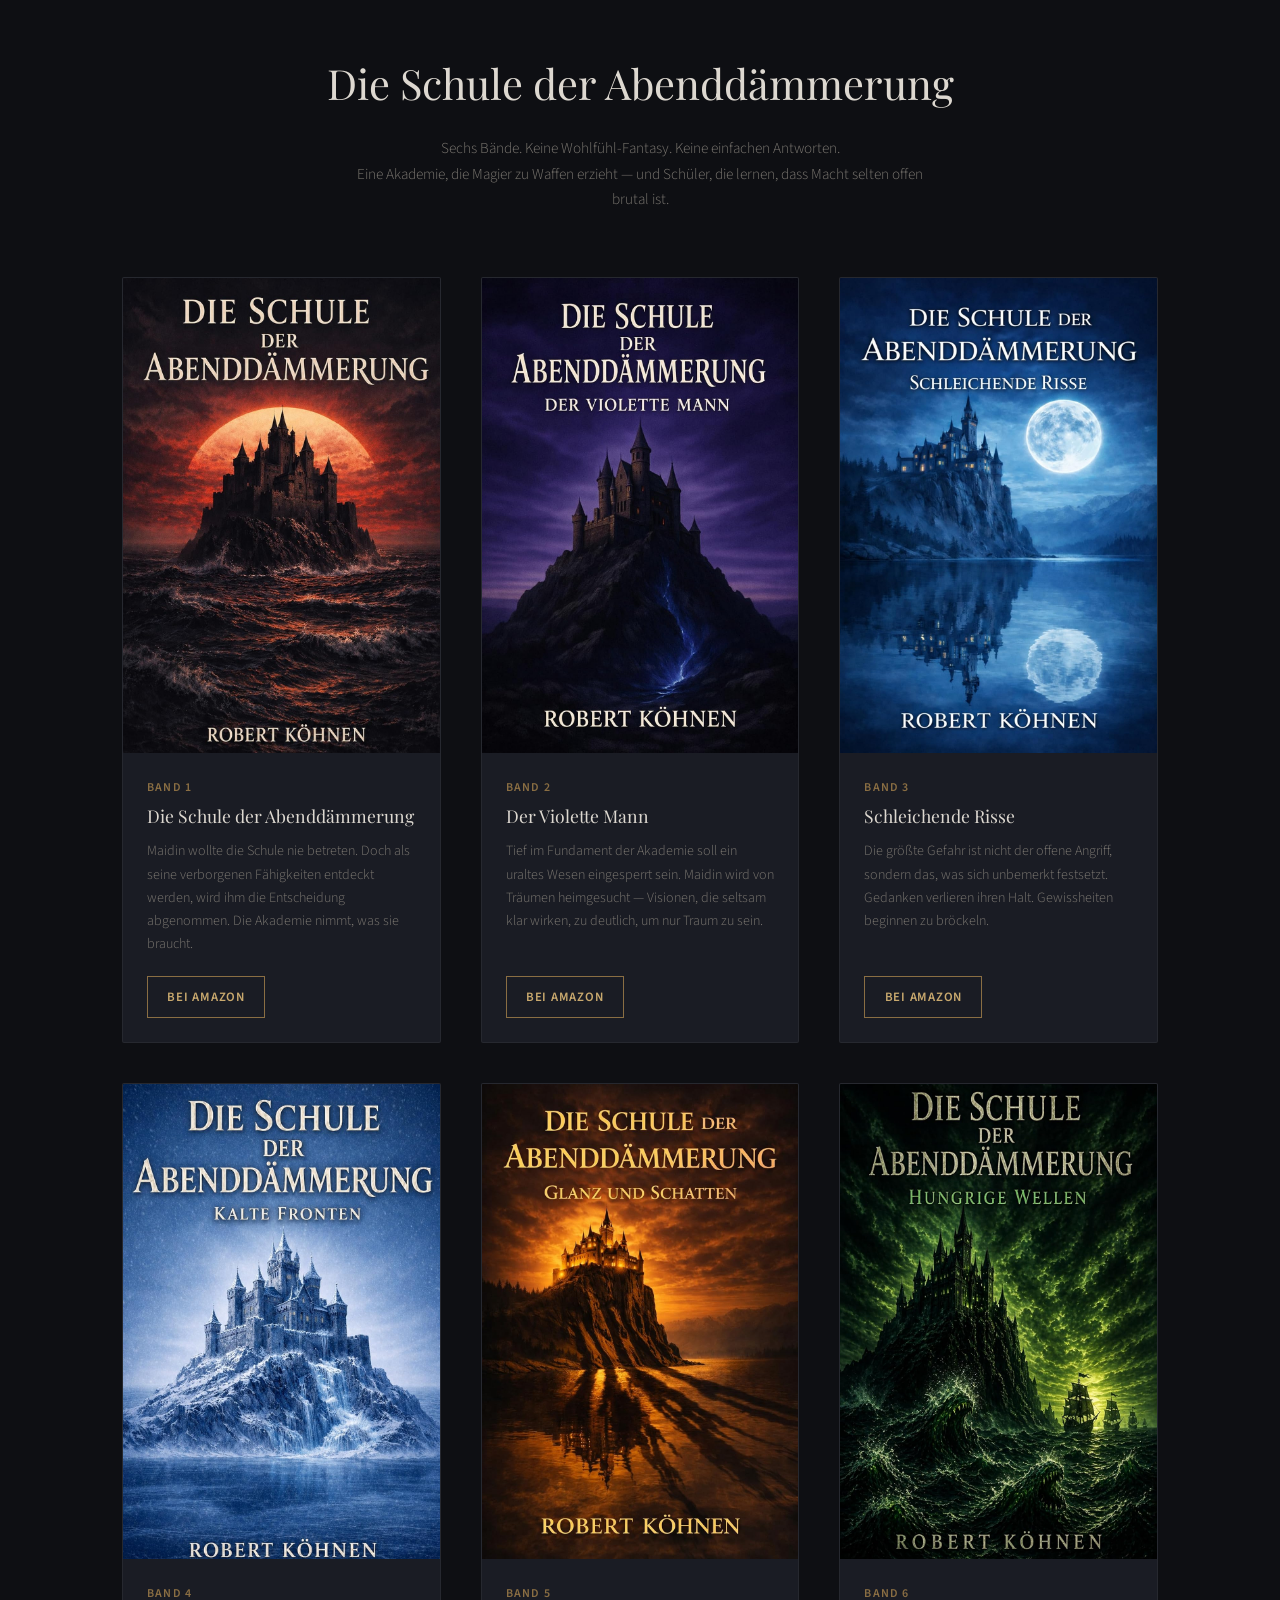
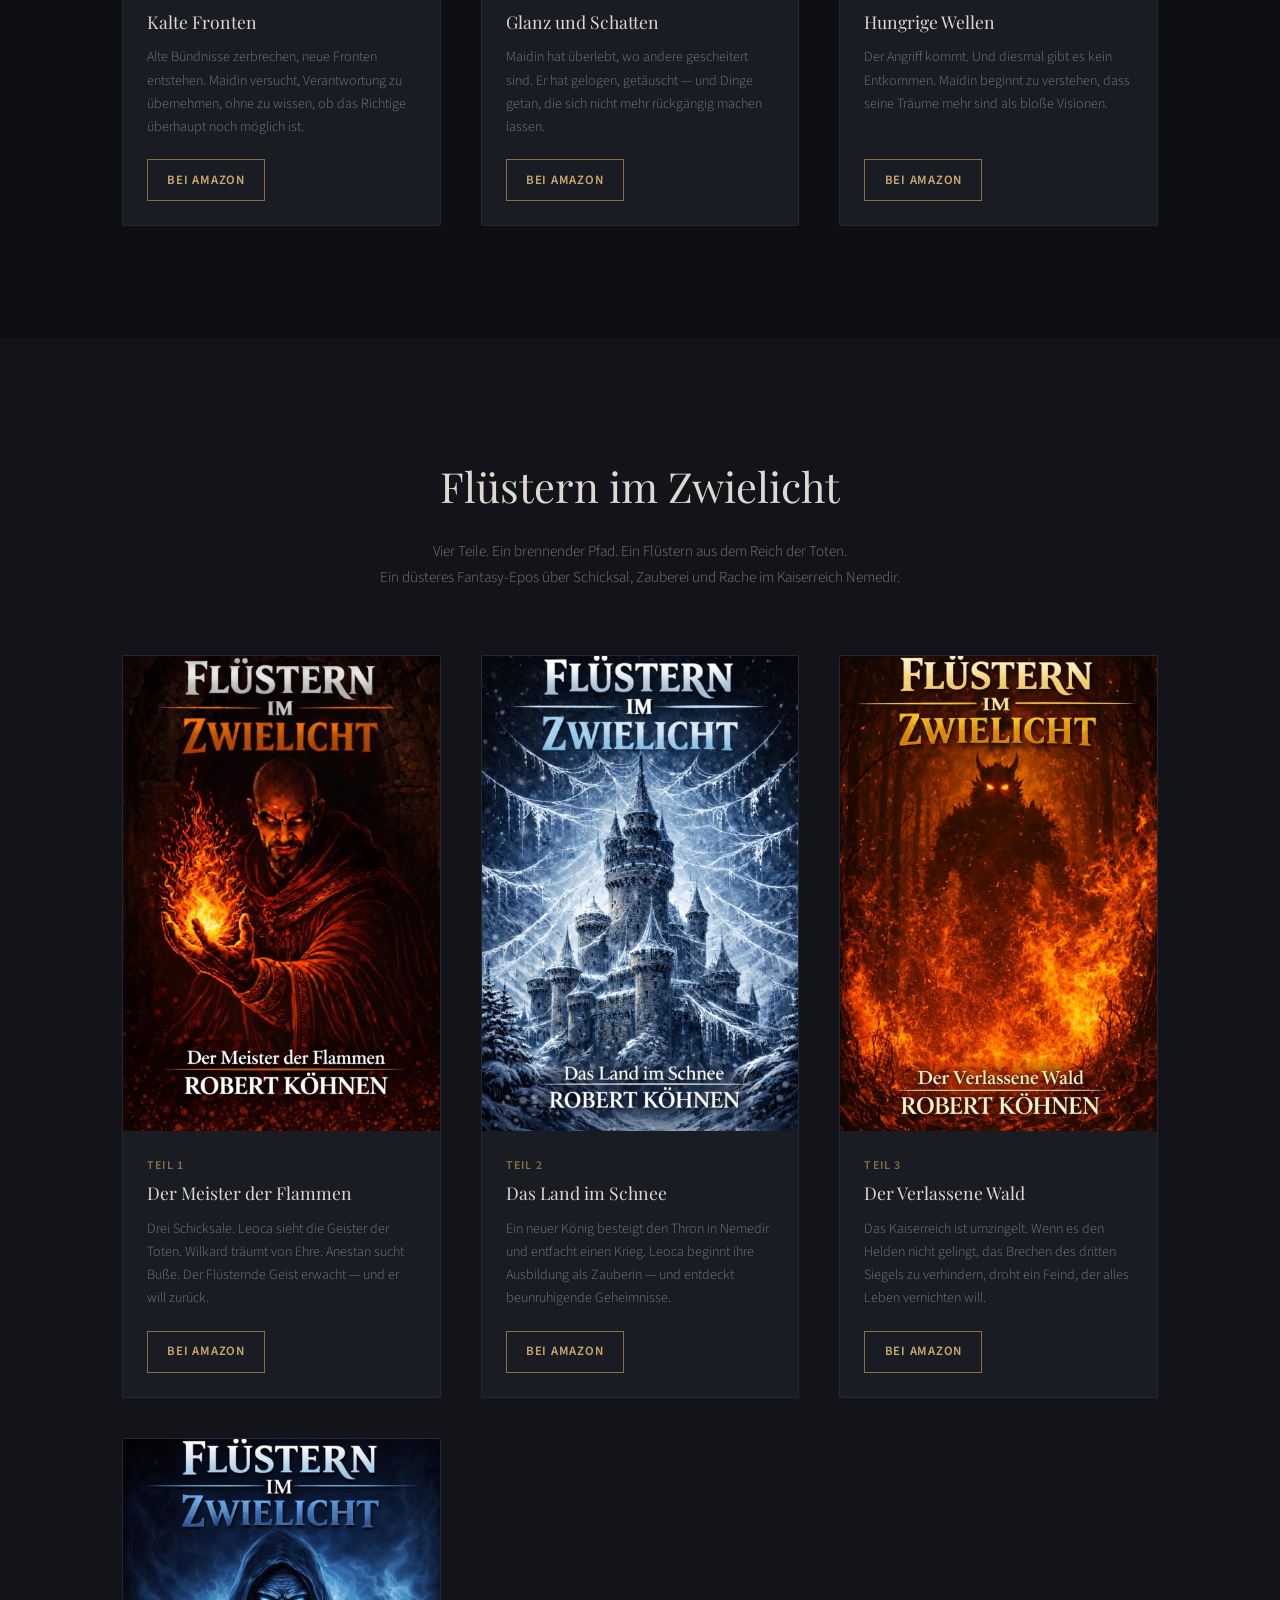
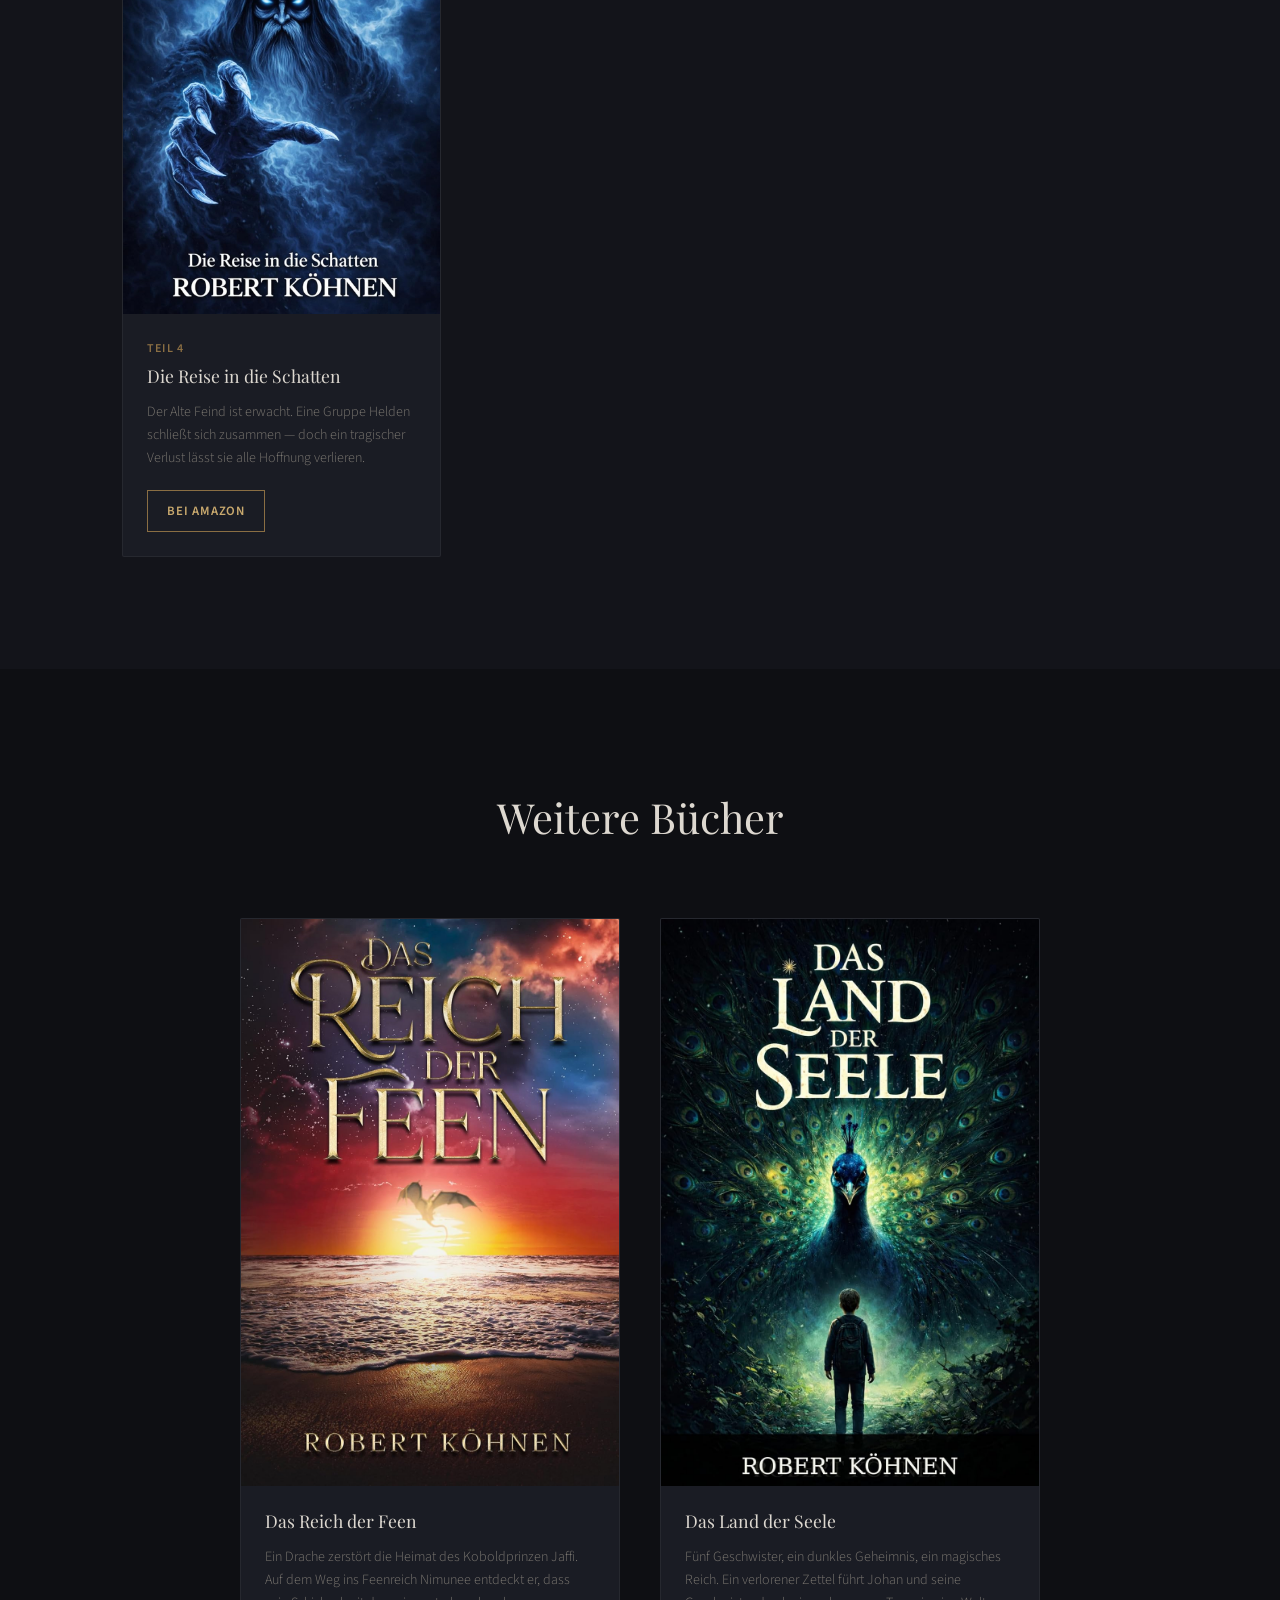
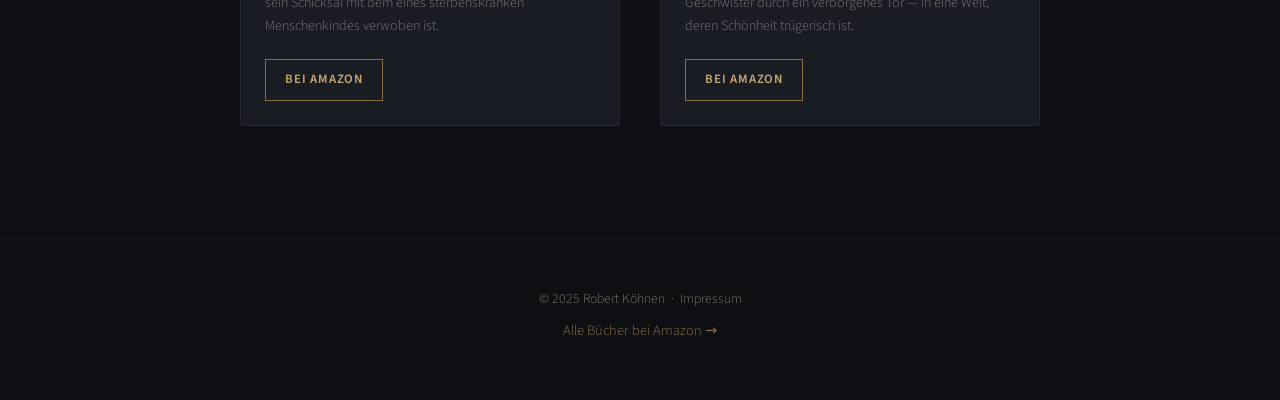
==== commit 4f2585a2: "Alle Amazon-Links auf direkte Buch-ASINs aktualisiert" ====
--- a/index.html
+++ b/index.html
@@ -57,74 +57,74 @@
       <div class="buecher-grid">
 
         <article class="buch">
-          <a href="https://www.amazon.de/dp/B0DGB2V4HJ" target="_blank" rel="noopener" class="buch-cover-link">
+          <a href="https://www.amazon.de/dp/B0DW3RSDLP" target="_blank" rel="noopener" class="buch-cover-link">
             <img src="covers/Die_Schule_der_Abenddaemmerung_1.jpg" alt="Die Schule der Abenddämmerung – Band 1">
           </a>
           <div class="buch-info">
             <span class="buch-band">Band 1</span>
             <h3>Die Schule der Abenddämmerung</h3>
             <p>Maidin wollte die Schule nie betreten. Doch als seine verborgenen Fähigkeiten entdeckt werden, wird ihm die Entscheidung abgenommen. Die Akademie nimmt, was sie braucht.</p>
-            <a href="https://www.amazon.de/dp/B0DGB2V4HJ" target="_blank" rel="noopener" class="btn">Bei Amazon</a>
-          </div>
-        </article>
-
-        <article class="buch">
-          <a href="https://www.amazon.de/stores/Robert-K%C3%B6hnen/author/B0DGB2V4HJ" target="_blank" rel="noopener" class="buch-cover-link">
+            <a href="https://www.amazon.de/dp/B0DW3RSDLP" target="_blank" rel="noopener" class="btn">Bei Amazon</a>
+          </div>
+        </article>
+
+        <article class="buch">
+          <a href="https://www.amazon.de/dp/B0GFCYH3LP" target="_blank" rel="noopener" class="buch-cover-link">
             <img src="covers/Die_Schule_der_Abenddaemmerung_2_Der_violette_Mann.jpg" alt="Der Violette Mann – Band 2">
           </a>
           <div class="buch-info">
             <span class="buch-band">Band 2</span>
             <h3>Der Violette Mann</h3>
             <p>Tief im Fundament der Akademie soll ein uraltes Wesen eingesperrt sein. Maidin wird von Träumen heimgesucht — Visionen, die seltsam klar wirken, zu deutlich, um nur Traum zu sein.</p>
-            <a href="https://www.amazon.de/stores/Robert-K%C3%B6hnen/author/B0DGB2V4HJ" target="_blank" rel="noopener" class="btn">Bei Amazon</a>
-          </div>
-        </article>
-
-        <article class="buch">
-          <a href="https://www.amazon.de/stores/Robert-K%C3%B6hnen/author/B0DGB2V4HJ" target="_blank" rel="noopener" class="buch-cover-link">
+            <a href="https://www.amazon.de/dp/B0GFCYH3LP" target="_blank" rel="noopener" class="btn">Bei Amazon</a>
+          </div>
+        </article>
+
+        <article class="buch">
+          <a href="https://www.amazon.de/dp/B0GL792RVC" target="_blank" rel="noopener" class="buch-cover-link">
             <img src="covers/Die_Schule_der_Abenddaemmerung_3_Schleichende_Risse.jpg" alt="Schleichende Risse – Band 3">
           </a>
           <div class="buch-info">
             <span class="buch-band">Band 3</span>
             <h3>Schleichende Risse</h3>
             <p>Die größte Gefahr ist nicht der offene Angriff, sondern das, was sich unbemerkt festsetzt. Gedanken verlieren ihren Halt. Gewissheiten beginnen zu bröckeln.</p>
-            <a href="https://www.amazon.de/stores/Robert-K%C3%B6hnen/author/B0DGB2V4HJ" target="_blank" rel="noopener" class="btn">Bei Amazon</a>
-          </div>
-        </article>
-
-        <article class="buch">
-          <a href="https://www.amazon.de/stores/Robert-K%C3%B6hnen/author/B0DGB2V4HJ" target="_blank" rel="noopener" class="buch-cover-link">
+            <a href="https://www.amazon.de/dp/B0GL792RVC" target="_blank" rel="noopener" class="btn">Bei Amazon</a>
+          </div>
+        </article>
+
+        <article class="buch">
+          <a href="https://www.amazon.de/dp/B0GM6MSXHT" target="_blank" rel="noopener" class="buch-cover-link">
             <img src="covers/Die_Schule_der_Abenddaemmerung_4_Kalte_Fronten.jpg" alt="Kalte Fronten – Band 4">
           </a>
           <div class="buch-info">
             <span class="buch-band">Band 4</span>
             <h3>Kalte Fronten</h3>
             <p>Alte Bündnisse zerbrechen, neue Fronten entstehen. Maidin versucht, Verantwortung zu übernehmen, ohne zu wissen, ob das Richtige überhaupt noch möglich ist.</p>
-            <a href="https://www.amazon.de/stores/Robert-K%C3%B6hnen/author/B0DGB2V4HJ" target="_blank" rel="noopener" class="btn">Bei Amazon</a>
-          </div>
-        </article>
-
-        <article class="buch">
-          <a href="https://www.amazon.de/stores/Robert-K%C3%B6hnen/author/B0DGB2V4HJ" target="_blank" rel="noopener" class="buch-cover-link">
+            <a href="https://www.amazon.de/dp/B0GM6MSXHT" target="_blank" rel="noopener" class="btn">Bei Amazon</a>
+          </div>
+        </article>
+
+        <article class="buch">
+          <a href="https://www.amazon.de/dp/B0GTM6X7NL" target="_blank" rel="noopener" class="buch-cover-link">
             <img src="covers/Die_Schule_der_Abenddaemmerung_5_Glanz_und_Schatten.jpg" alt="Glanz und Schatten – Band 5">
           </a>
           <div class="buch-info">
             <span class="buch-band">Band 5</span>
             <h3>Glanz und Schatten</h3>
             <p>Maidin hat überlebt, wo andere gescheitert sind. Er hat gelogen, getäuscht — und Dinge getan, die sich nicht mehr rückgängig machen lassen.</p>
-            <a href="https://www.amazon.de/stores/Robert-K%C3%B6hnen/author/B0DGB2V4HJ" target="_blank" rel="noopener" class="btn">Bei Amazon</a>
-          </div>
-        </article>
-
-        <article class="buch">
-          <a href="https://www.amazon.de/stores/Robert-K%C3%B6hnen/author/B0DGB2V4HJ" target="_blank" rel="noopener" class="buch-cover-link">
+            <a href="https://www.amazon.de/dp/B0GTM6X7NL" target="_blank" rel="noopener" class="btn">Bei Amazon</a>
+          </div>
+        </article>
+
+        <article class="buch">
+          <a href="https://www.amazon.de/dp/B0GYXBF84Q" target="_blank" rel="noopener" class="buch-cover-link">
             <img src="covers/Die_Schule_der_Abenddaemmerung_6_Hungrige_Welten.jpg" alt="Hungrige Wellen – Band 6">
           </a>
           <div class="buch-info">
             <span class="buch-band">Band 6</span>
             <h3>Hungrige Wellen</h3>
             <p>Der Angriff kommt. Und diesmal gibt es kein Entkommen. Maidin beginnt zu verstehen, dass seine Träume mehr sind als bloße Visionen.</p>
-            <a href="https://www.amazon.de/stores/Robert-K%C3%B6hnen/author/B0DGB2V4HJ" target="_blank" rel="noopener" class="btn">Bei Amazon</a>
+            <a href="https://www.amazon.de/dp/B0GYXBF84Q" target="_blank" rel="noopener" class="btn">Bei Amazon</a>
           </div>
         </article>
 
@@ -142,14 +142,14 @@
       <div class="buecher-grid">
 
         <article class="buch">
-          <a href="https://www.amazon.de/stores/Robert-K%C3%B6hnen/author/B0DGB2V4HJ" target="_blank" rel="noopener" class="buch-cover-link">
+          <a href="https://www.amazon.de/dp/B0DW3TN7VP" target="_blank" rel="noopener" class="buch-cover-link">
             <img src="covers/Fluestern_im_Zwielicht_1_Der Meister_der_Flammen.jpg" alt="Der Meister der Flammen – Teil 1">
           </a>
           <div class="buch-info">
             <span class="buch-band">Teil 1</span>
             <h3>Der Meister der Flammen</h3>
             <p>Drei Schicksale. Leoca sieht die Geister der Toten. Wilkard träumt von Ehre. Anestan sucht Buße. Der Flüsternde Geist erwacht — und er will zurück.</p>
-            <a href="https://www.amazon.de/stores/Robert-K%C3%B6hnen/author/B0DGB2V4HJ" target="_blank" rel="noopener" class="btn">Bei Amazon</a>
+            <a href="https://www.amazon.de/dp/B0DW3TN7VP" target="_blank" rel="noopener" class="btn">Bei Amazon</a>
           </div>
         </article>
 
@@ -166,26 +166,26 @@
         </article>
 
         <article class="buch">
-          <a href="https://www.amazon.de/stores/Robert-K%C3%B6hnen/author/B0DGB2V4HJ" target="_blank" rel="noopener" class="buch-cover-link">
+          <a href="https://www.amazon.de/dp/B0F2HWT17M" target="_blank" rel="noopener" class="buch-cover-link">
             <img src="covers/Fluestern_im_Zwielicht_3_Der_Verlassene_Wald.jpg" alt="Der Verlassene Wald – Teil 3">
           </a>
           <div class="buch-info">
             <span class="buch-band">Teil 3</span>
             <h3>Der Verlassene Wald</h3>
             <p>Das Kaiserreich ist umzingelt. Wenn es den Helden nicht gelingt, das Brechen des dritten Siegels zu verhindern, droht ein Feind, der alles Leben vernichten will.</p>
-            <a href="https://www.amazon.de/stores/Robert-K%C3%B6hnen/author/B0DGB2V4HJ" target="_blank" rel="noopener" class="btn">Bei Amazon</a>
-          </div>
-        </article>
-
-        <article class="buch">
-          <a href="https://www.amazon.de/stores/Robert-K%C3%B6hnen/author/B0DGB2V4HJ" target="_blank" rel="noopener" class="buch-cover-link">
+            <a href="https://www.amazon.de/dp/B0F2HWT17M" target="_blank" rel="noopener" class="btn">Bei Amazon</a>
+          </div>
+        </article>
+
+        <article class="buch">
+          <a href="https://www.amazon.de/dp/B0F2HX351V" target="_blank" rel="noopener" class="buch-cover-link">
             <img src="covers/Fluestern_im_Zwielicht_4_Die_Reise_in_die_Schatten.jpg" alt="Die Reise in die Schatten – Teil 4">
           </a>
           <div class="buch-info">
             <span class="buch-band">Teil 4</span>
             <h3>Die Reise in die Schatten</h3>
             <p>Der Alte Feind ist erwacht. Eine Gruppe Helden schließt sich zusammen — doch ein tragischer Verlust lässt sie alle Hoffnung verlieren.</p>
-            <a href="https://www.amazon.de/stores/Robert-K%C3%B6hnen/author/B0DGB2V4HJ" target="_blank" rel="noopener" class="btn">Bei Amazon</a>
+            <a href="https://www.amazon.de/dp/B0F2HX351V" target="_blank" rel="noopener" class="btn">Bei Amazon</a>
           </div>
         </article>
 
@@ -213,13 +213,13 @@
         </article>
 
         <article class="buch">
-          <a href="https://www.amazon.de/stores/Robert-K%C3%B6hnen/author/B0DGB2V4HJ" target="_blank" rel="noopener" class="buch-cover-link">
+          <a href="https://www.amazon.de/dp/B0GN89JVM9" target="_blank" rel="noopener" class="buch-cover-link">
             <img src="covers/Das_Land_der_Seele.jpg" alt="Das Land der Seele">
           </a>
           <div class="buch-info">
             <h3>Das Land der Seele</h3>
             <p>Fünf Geschwister, ein dunkles Geheimnis, ein magisches Reich. Ein verlorener Zettel führt Johan und seine Geschwister durch ein verborgenes Tor — in eine Welt, deren Schönheit trügerisch ist.</p>
-            <a href="https://www.amazon.de/stores/Robert-K%C3%B6hnen/author/B0DGB2V4HJ" target="_blank" rel="noopener" class="btn">Bei Amazon</a>
+            <a href="https://www.amazon.de/dp/B0GN89JVM9" target="_blank" rel="noopener" class="btn">Bei Amazon</a>
           </div>
         </article>
 
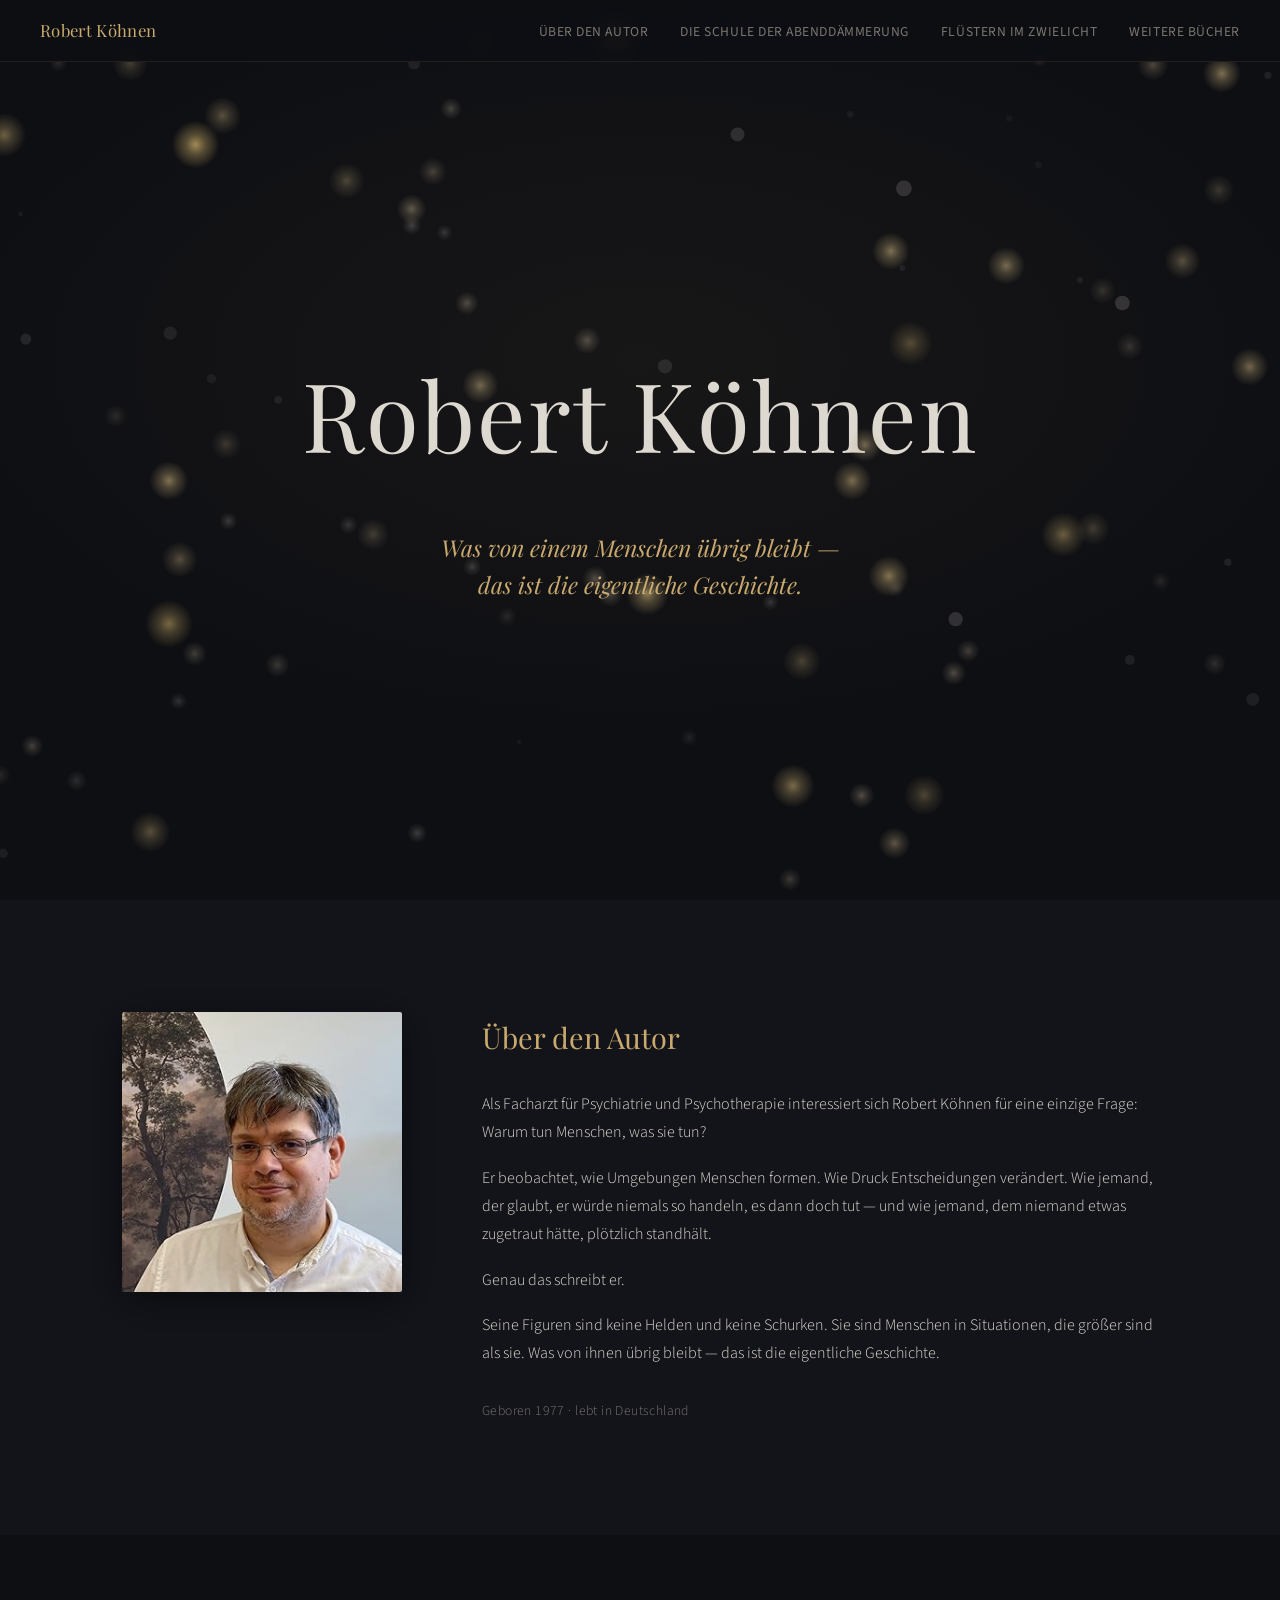
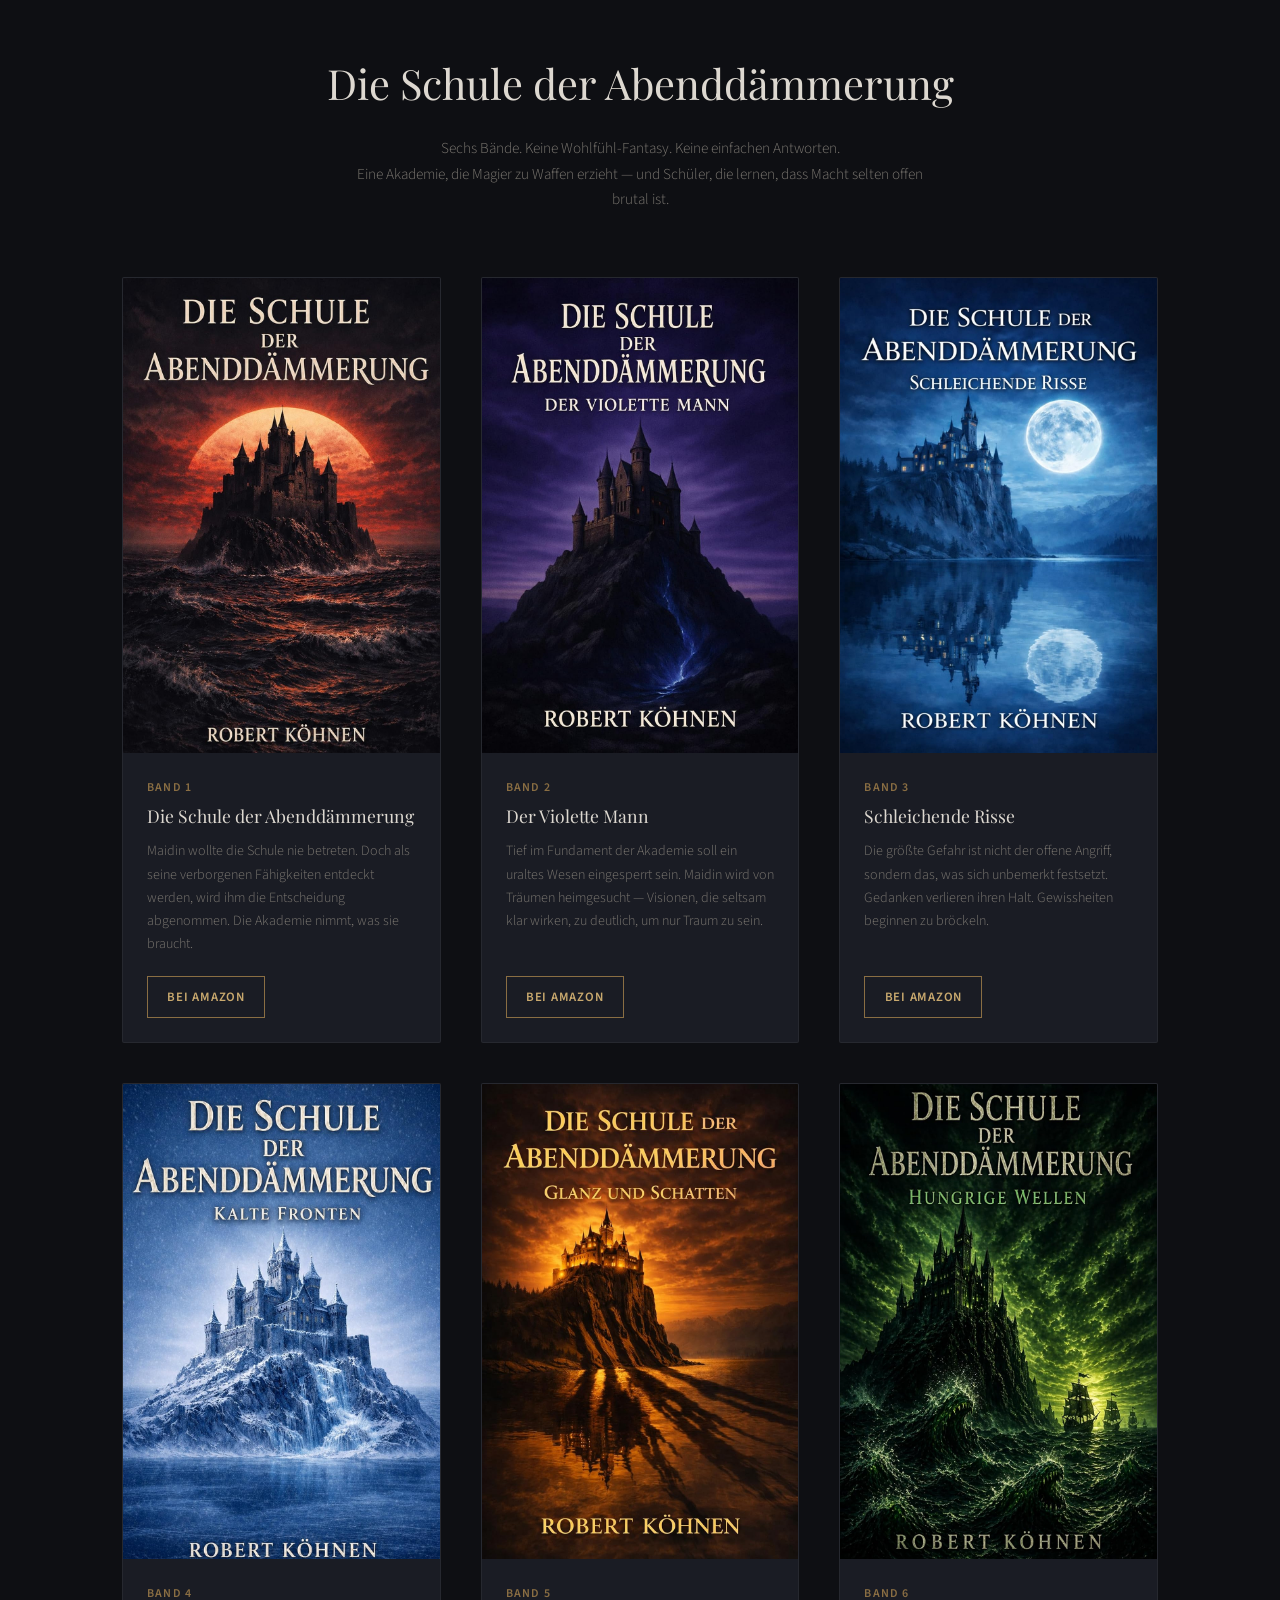
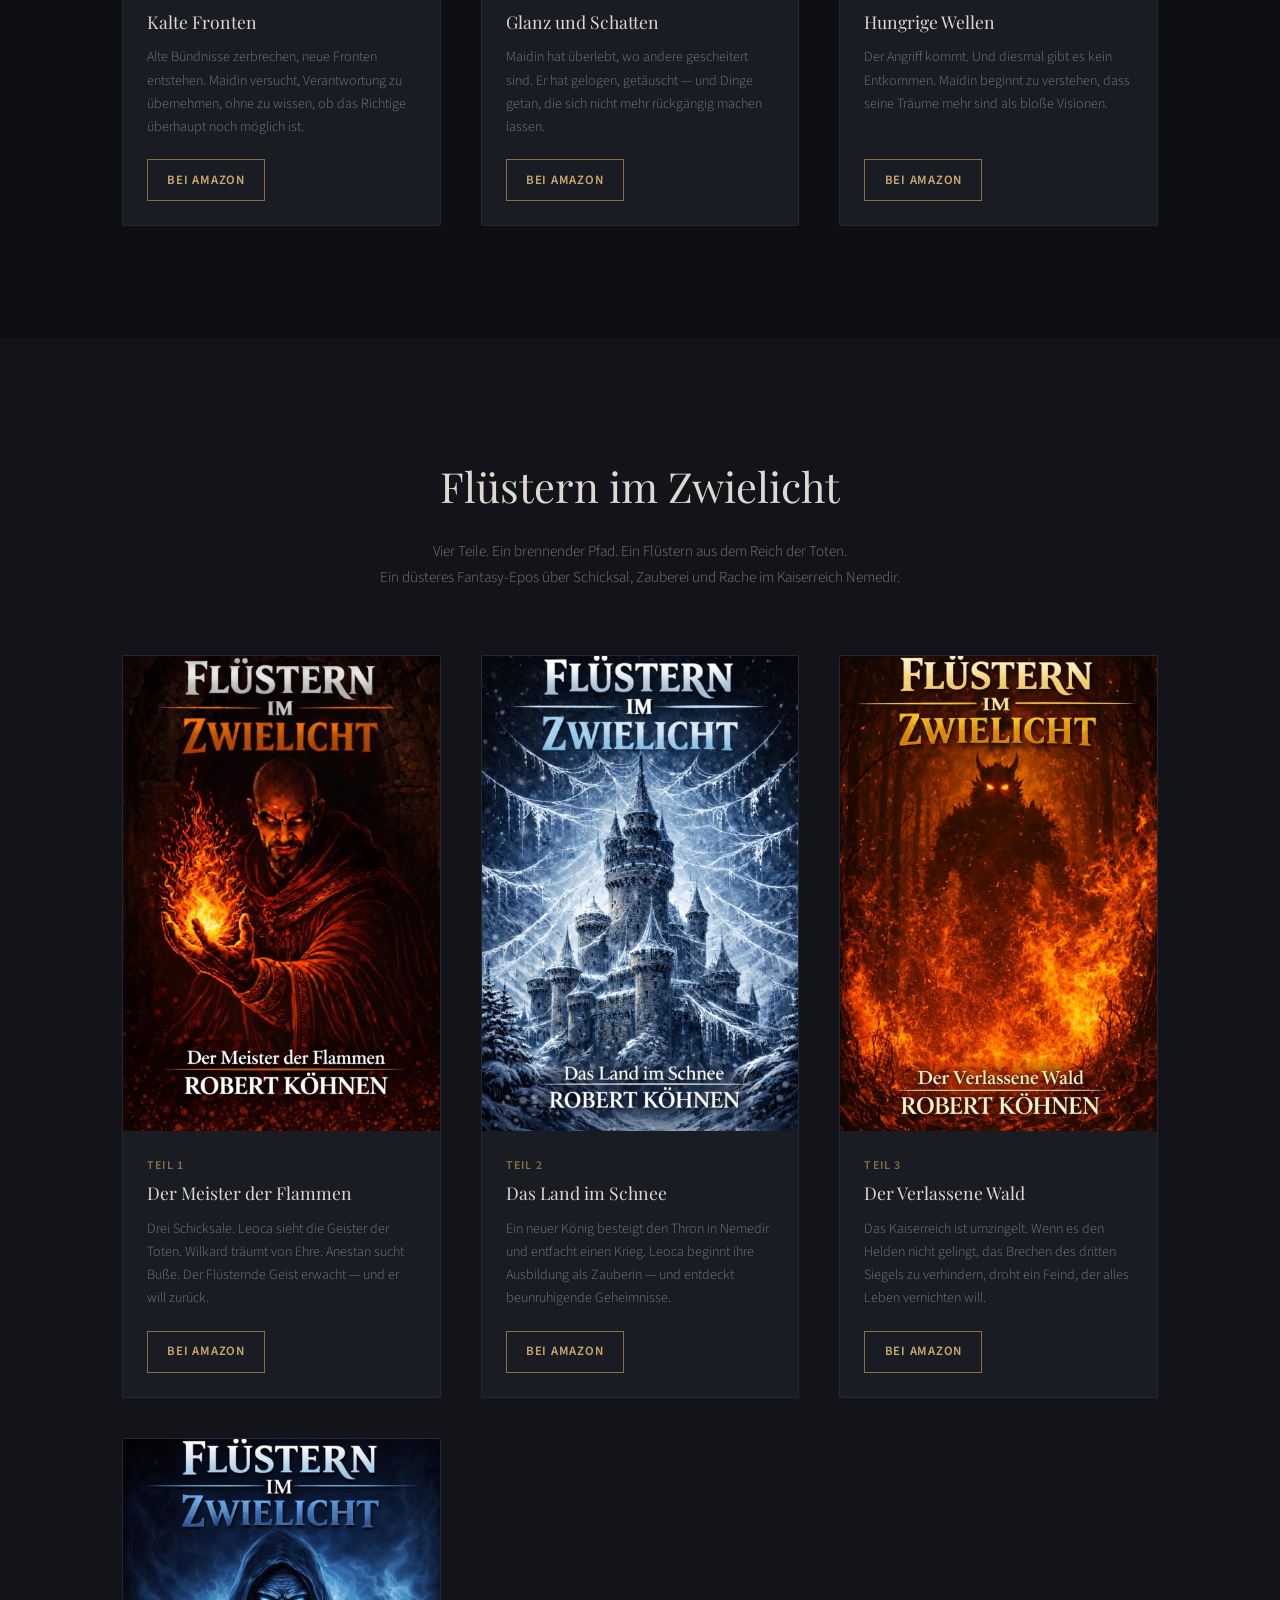
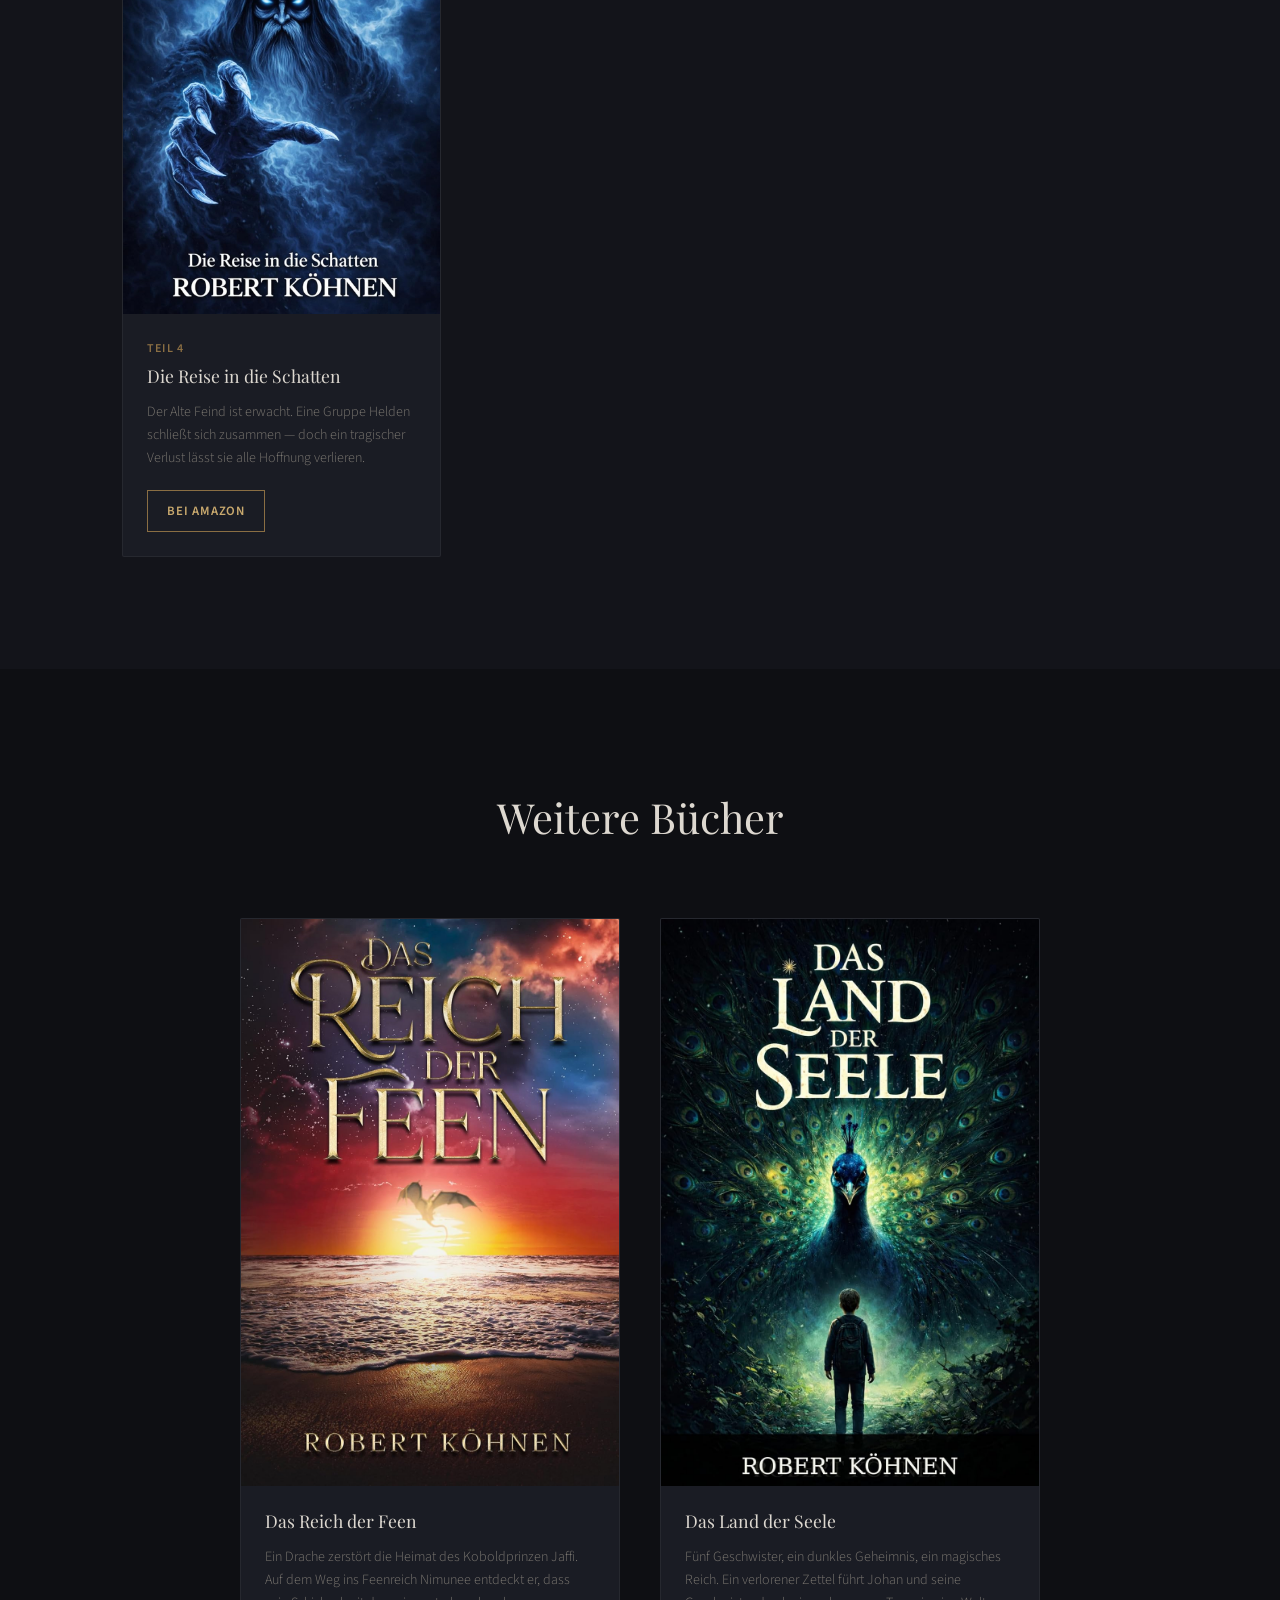
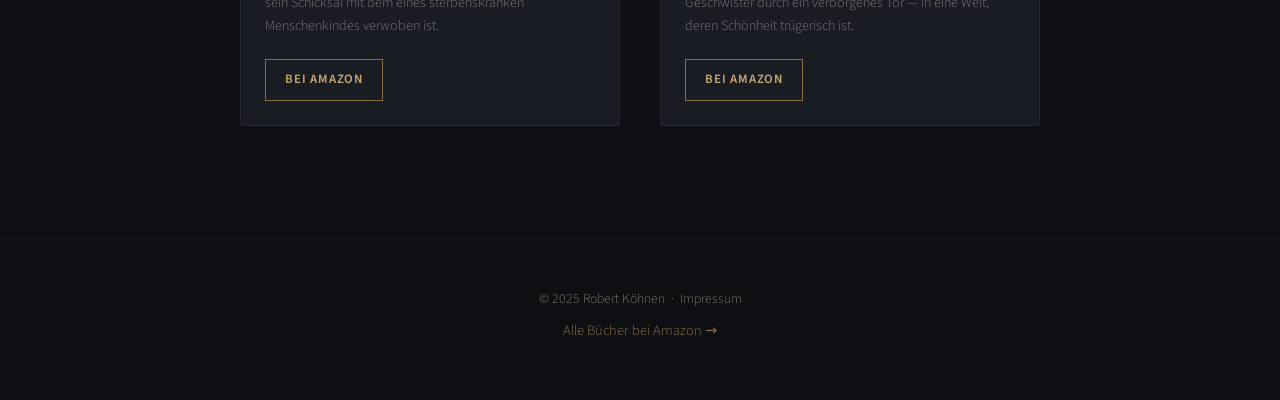
==== commit a95483fa: "Favicon hinzugefügt (SVG, RK-Monogramm)" ====
--- a/index.html
+++ b/index.html
@@ -4,6 +4,7 @@
   <meta charset="UTF-8">
   <meta name="viewport" content="width=device-width, initial-scale=1.0">
   <title>Robert Köhnen – Autor</title>
+  <link rel="icon" href="favicon.svg" type="image/svg+xml">
   <link rel="stylesheet" href="fonts.css">
   <link rel="stylesheet" href="style.css">
 </head>
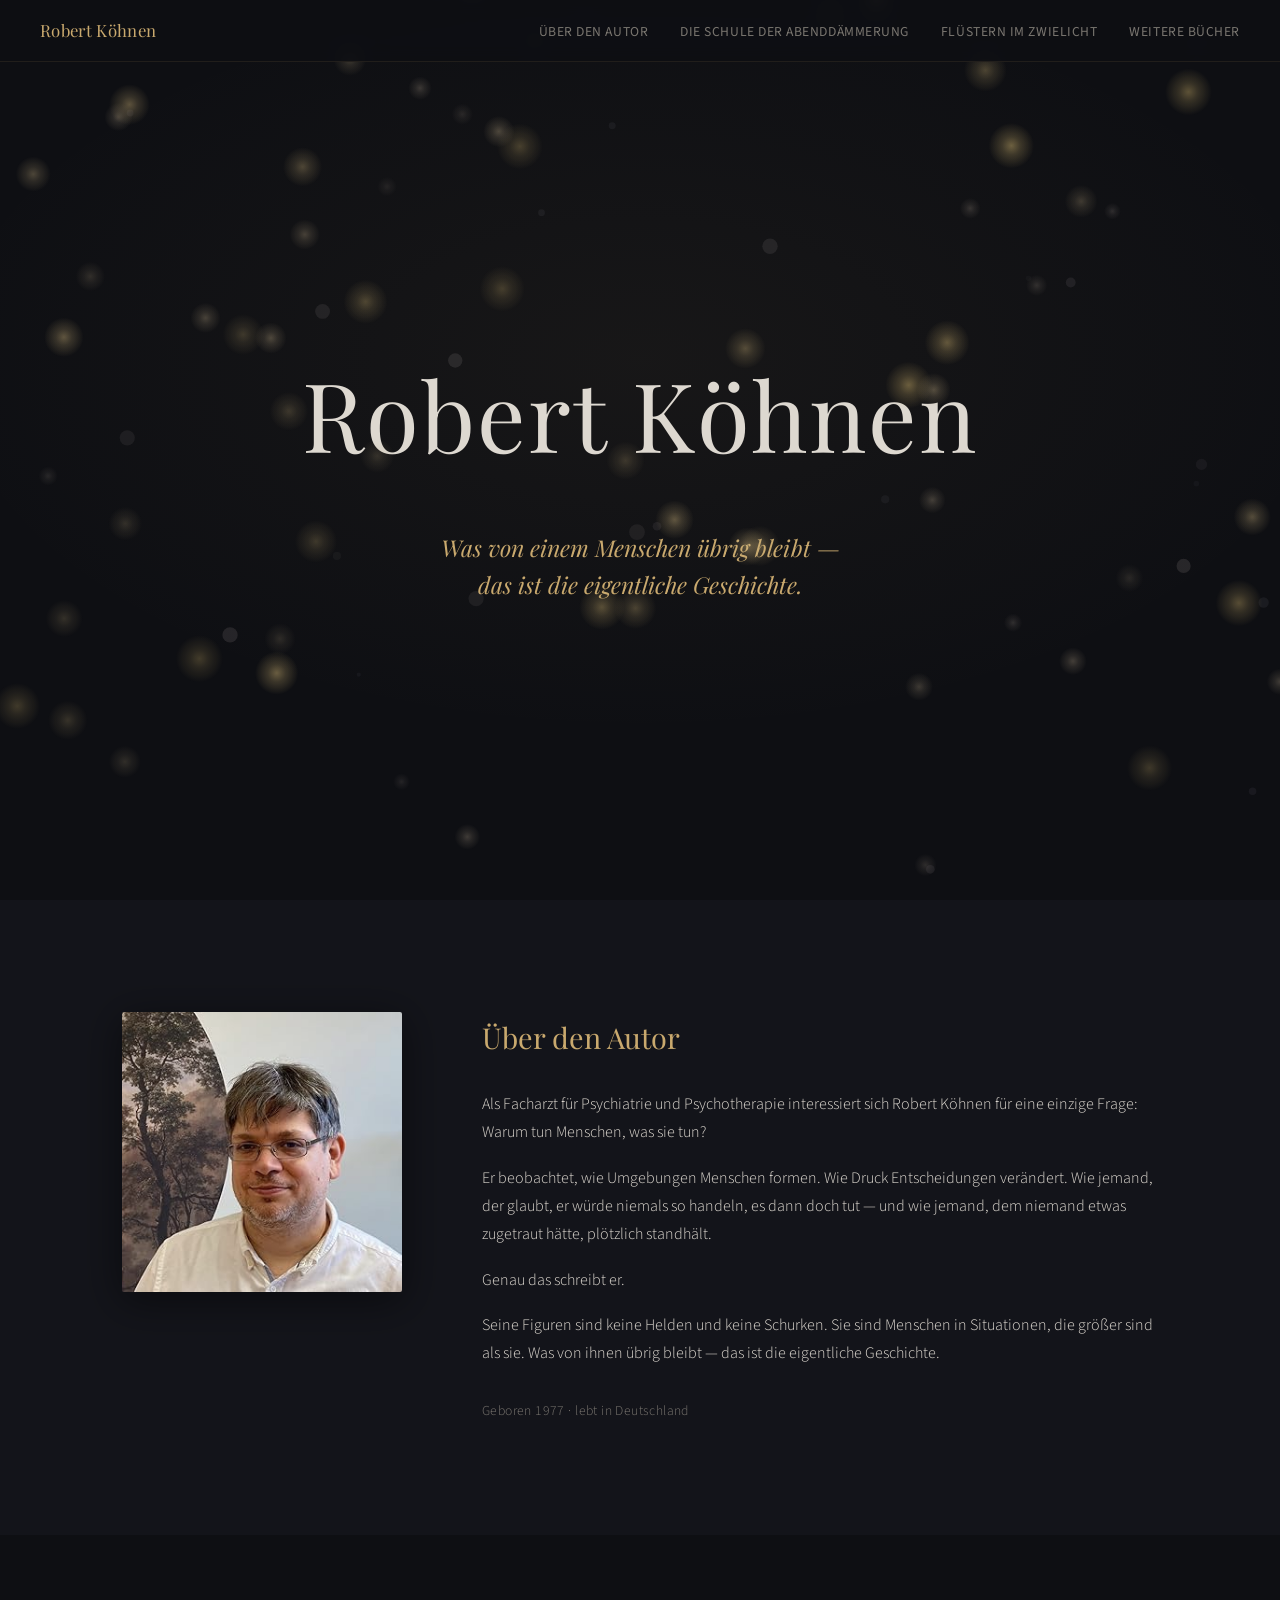
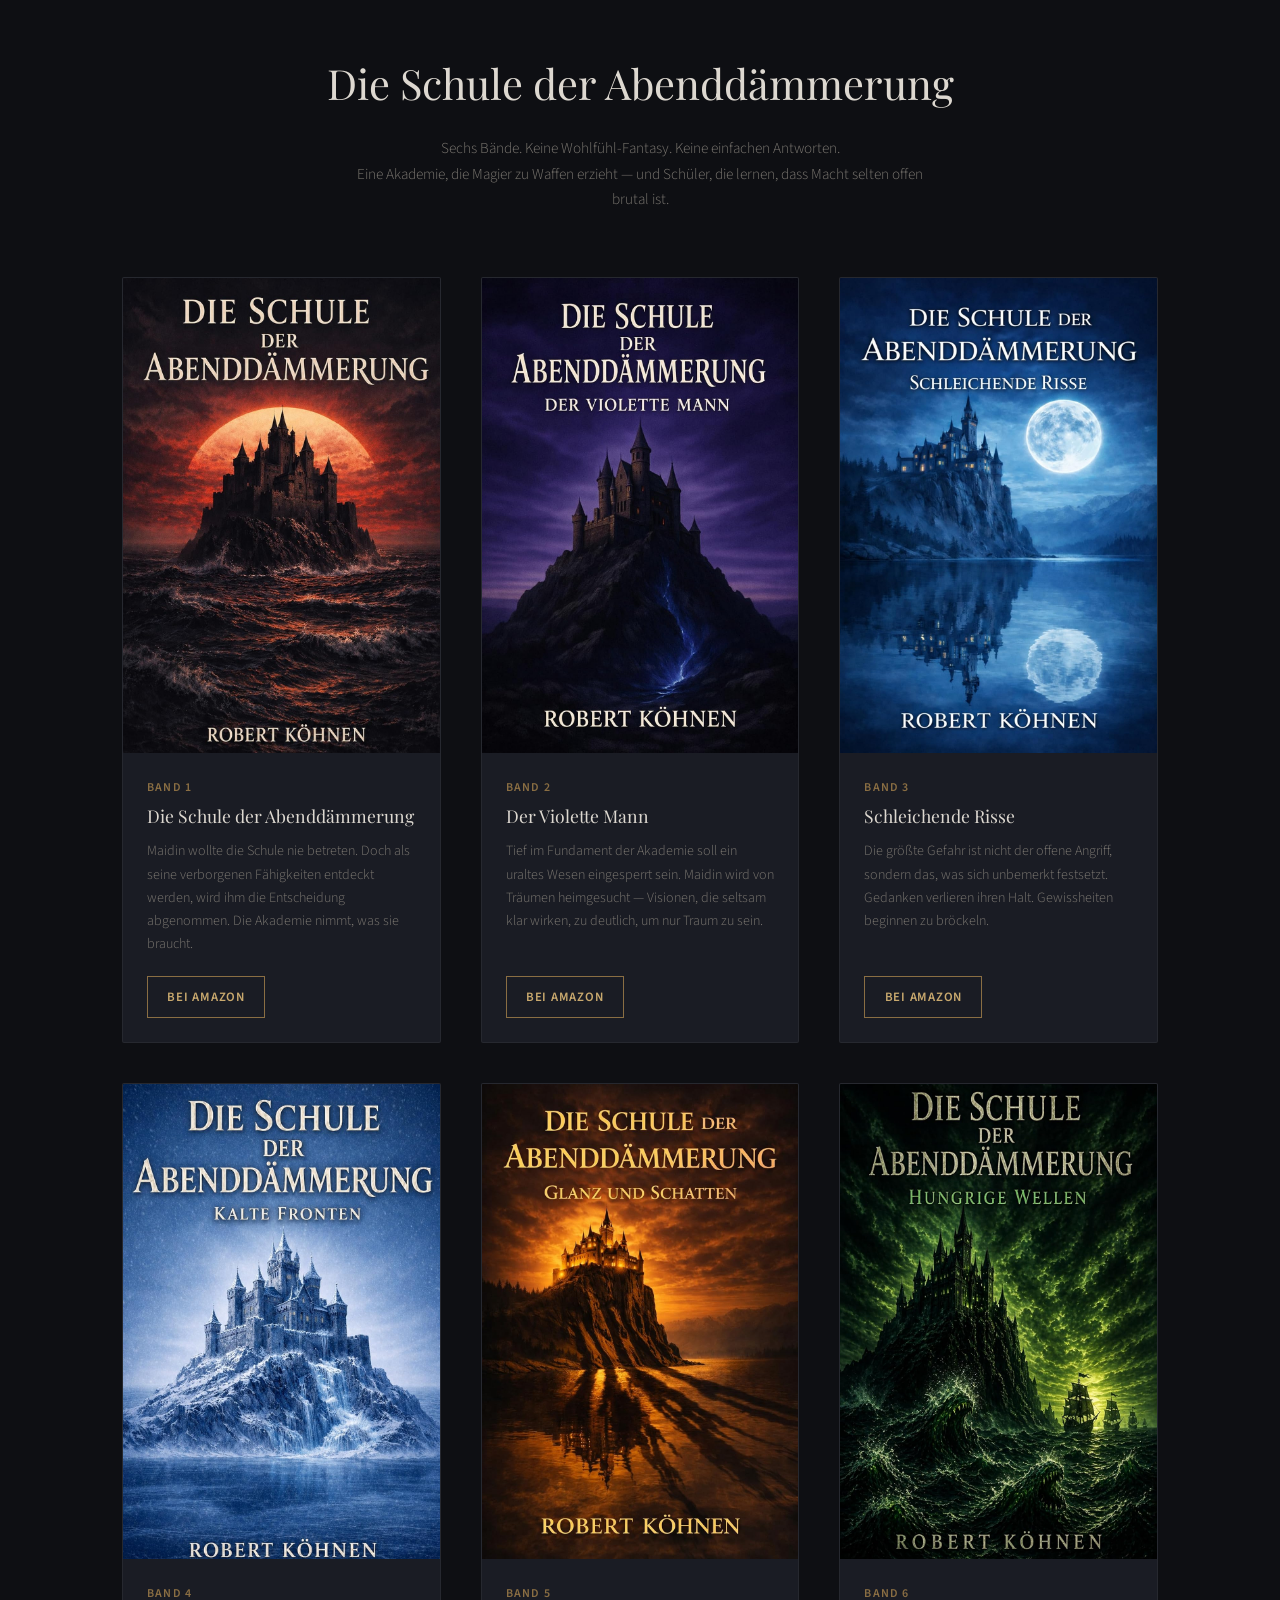
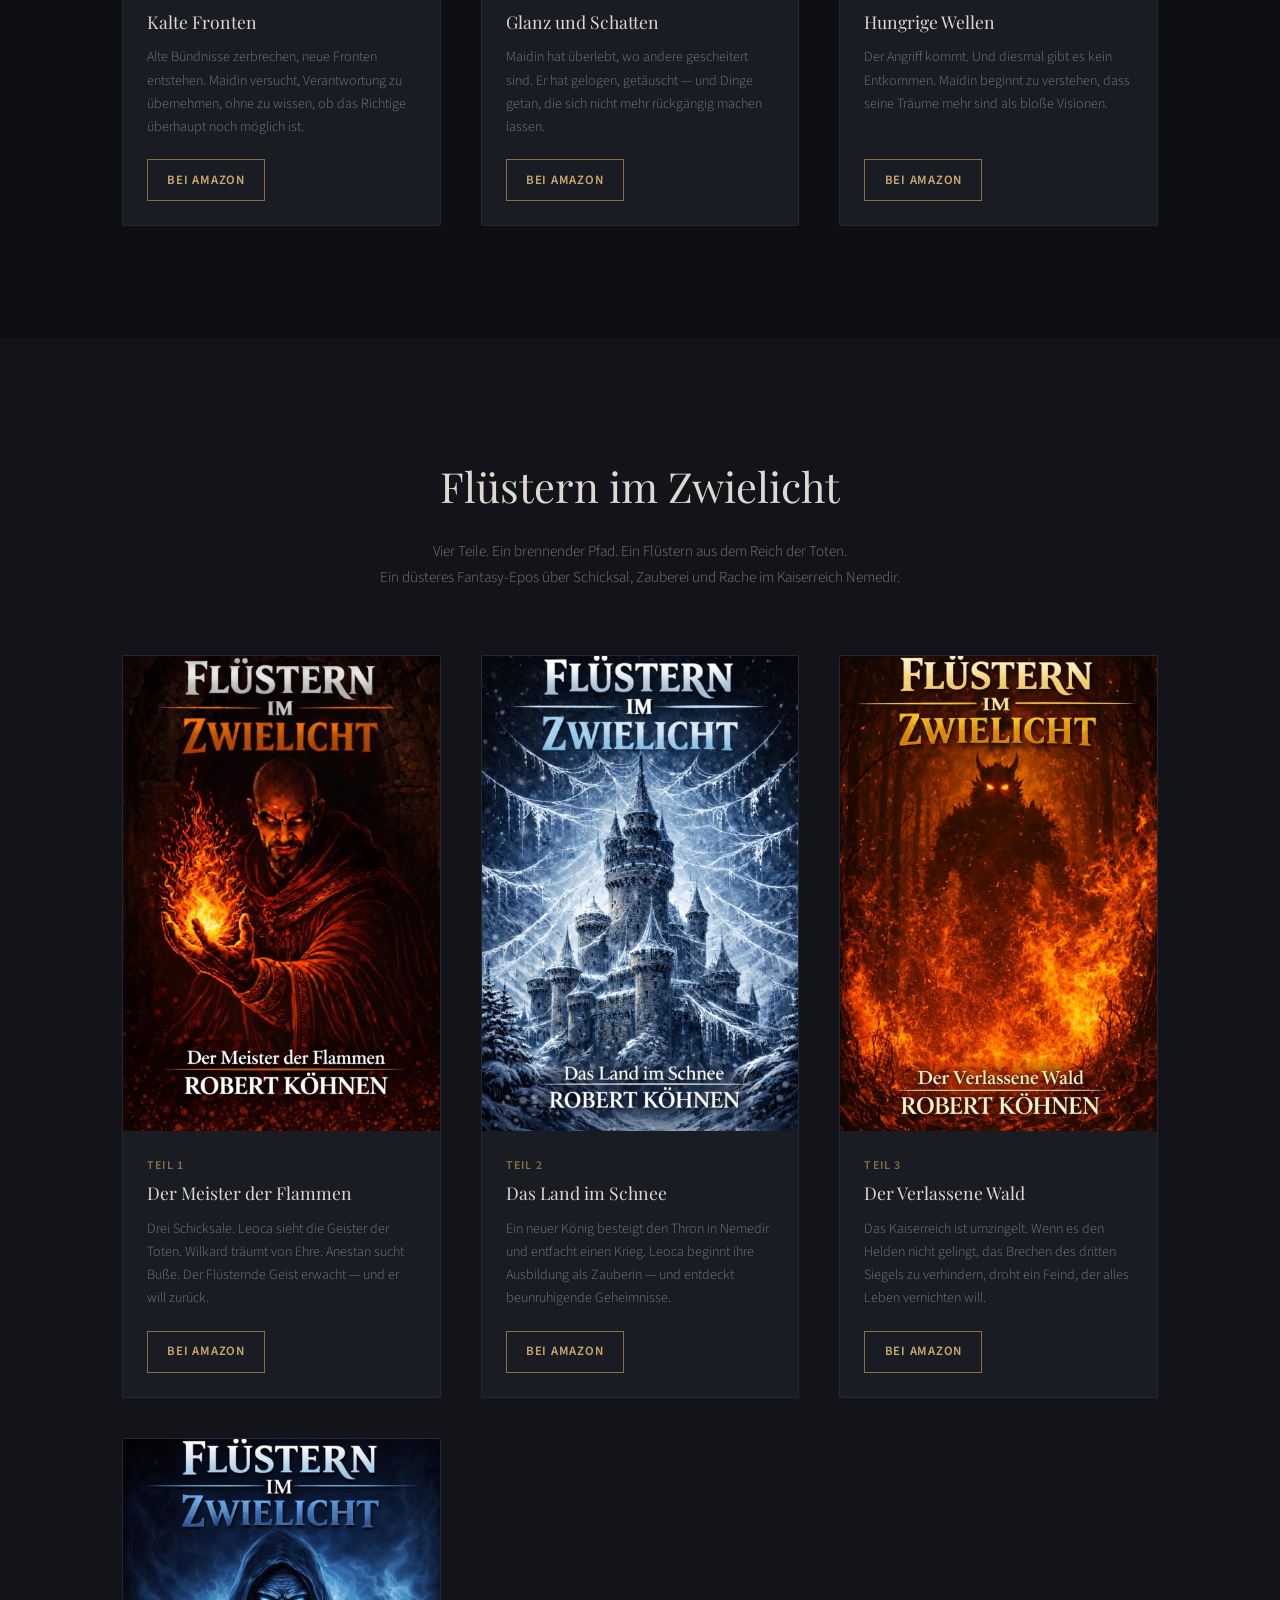
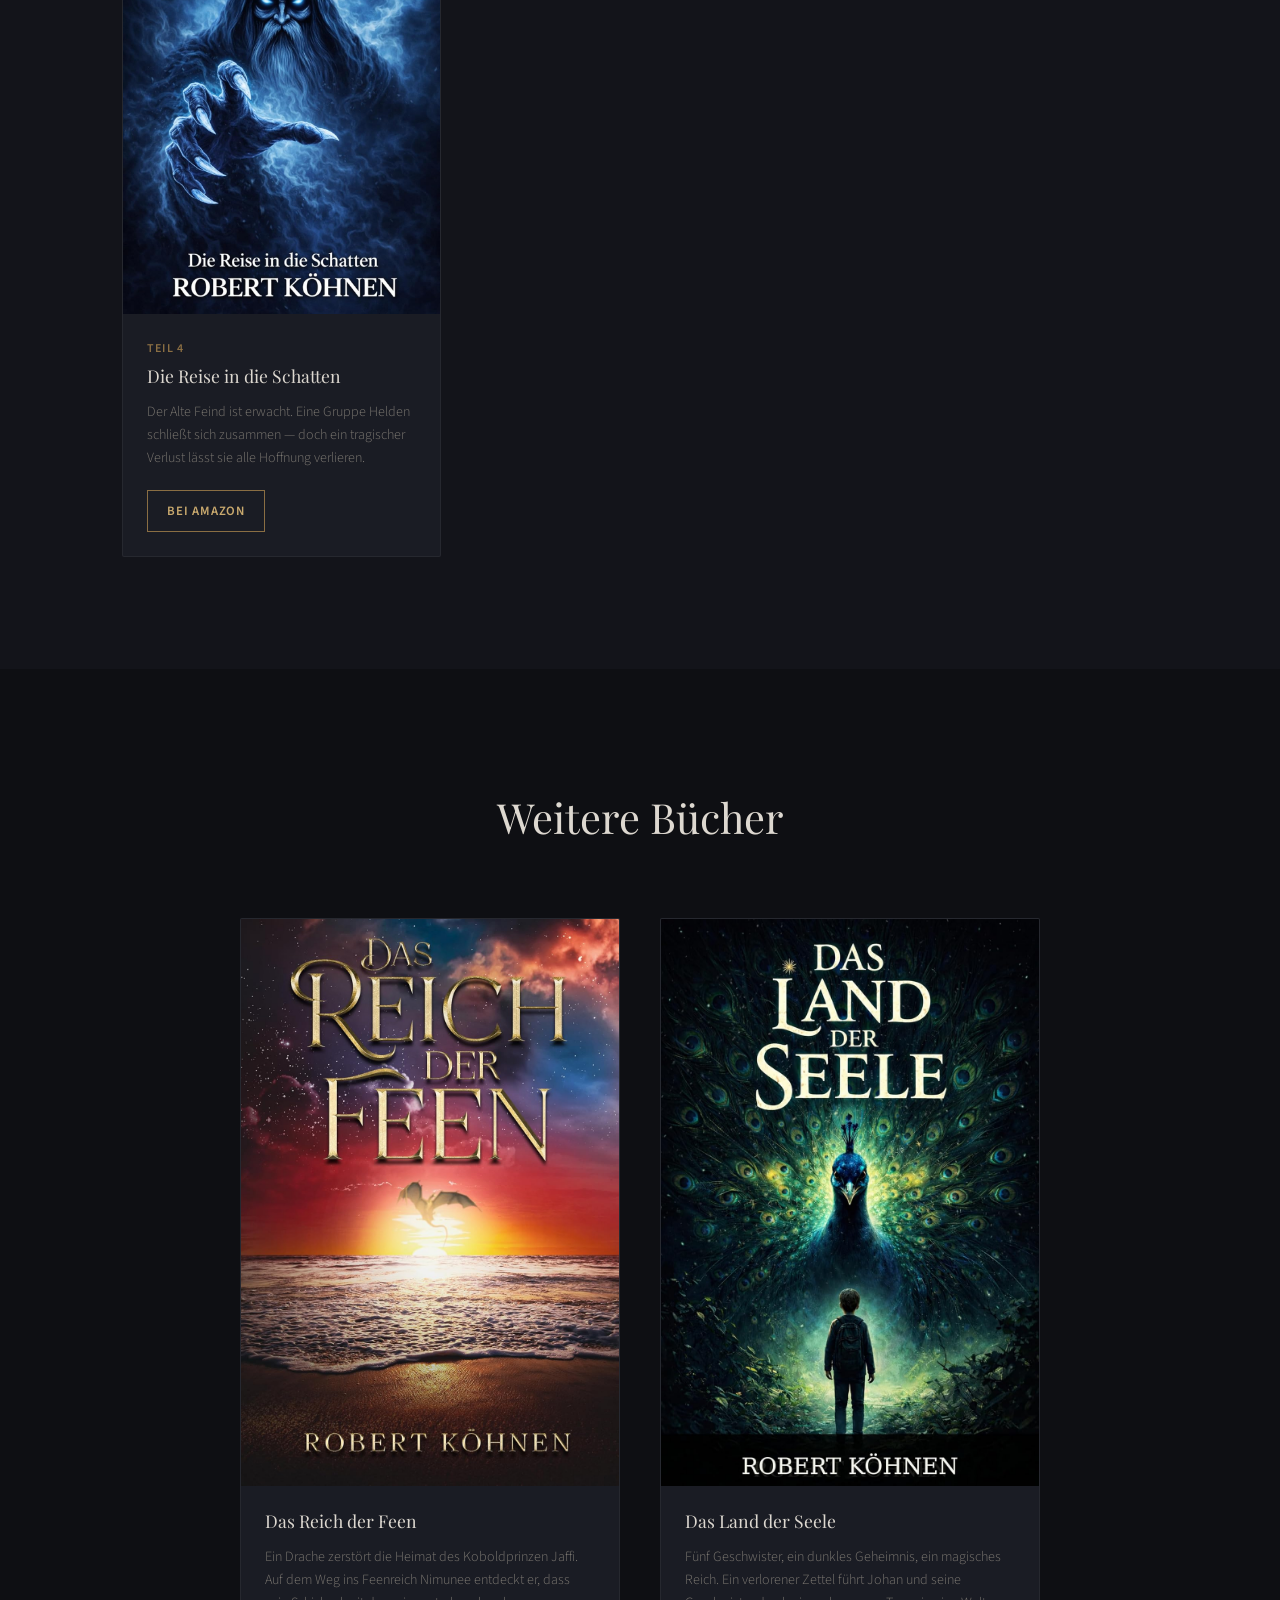
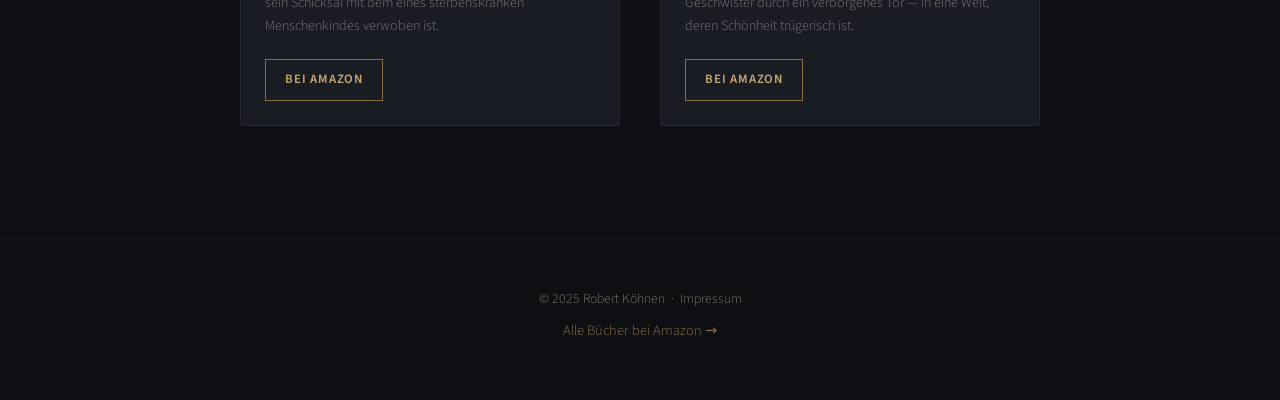
==== commit cc706520: "Partikel-Helligkeit um 30% reduziert" ====
--- a/index.html
+++ b/index.html
@@ -260,7 +260,7 @@
         size:    2 + depth * 22,          // 2px (fern) bis 24px (nah)
         speedY:  0.05 + depth * 0.5,
         speedX:  randomBetween(-0.05, 0.05) * (0.3 + depth),
-        opacity: 0.08 + depth * 0.65,
+        opacity: 0.056 + depth * 0.455,
         flicker: randomBetween(0, Math.PI * 2),
       };
     }
